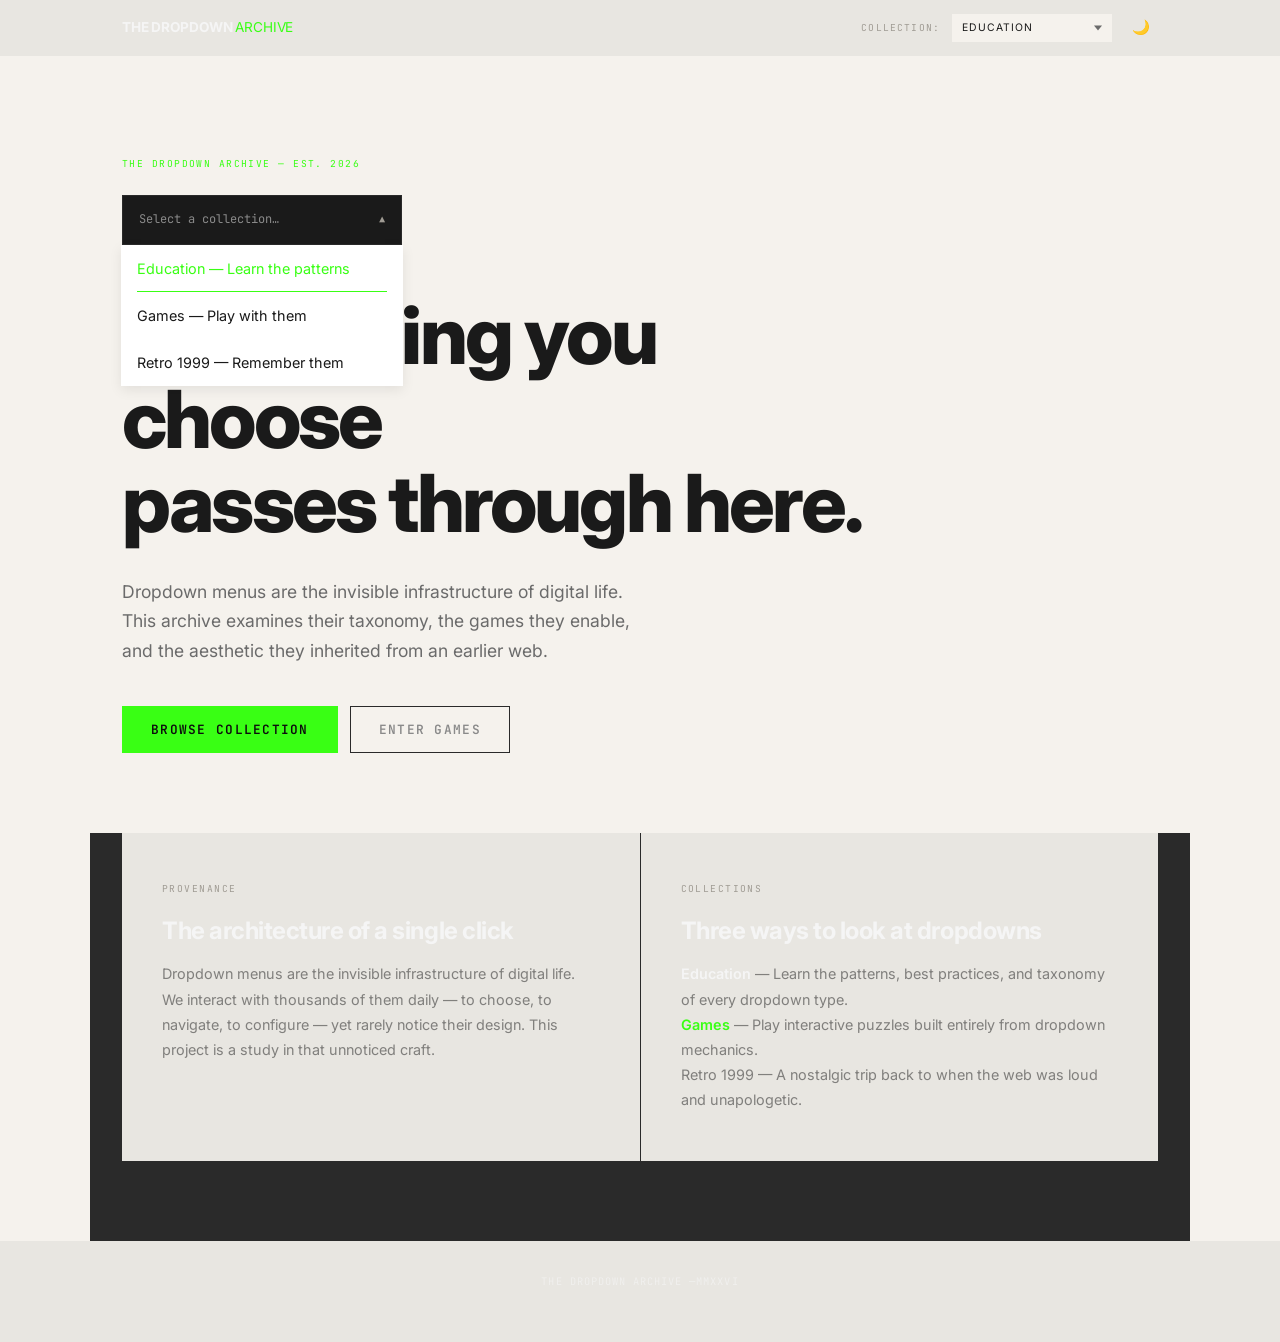
==== index.html @ 0523f5f5 "Baseline: original Dropdown Archive site before rework" ====
<!DOCTYPE html>
<html lang="en">
<head>
    <meta charset="UTF-8">
    <meta name="viewport" content="width=device-width, initial-scale=1.0">
    <title>The Dropdown Archive</title>
    <!-- Typography -->
    <link rel="preconnect" href="https://fonts.googleapis.com">
    <link rel="preconnect" href="https://fonts.gstatic.com" crossorigin>
    <link href="https://fonts.googleapis.com/css2?family=Inter:wght@400;500;600&family=JetBrains+Mono:wght@400;500&family=Playfair+Display:ital,wght@0,400;0,700;1,400&display=swap" rel="stylesheet">
    <!-- Base Styles -->
    <link rel="stylesheet" href="css/main.css">
    <link rel="stylesheet" href="css/nav.css">
    <link rel="stylesheet" href="css/custom-select.css">
    <!-- Dynamic Page Styles (will be overridden by mode) -->
    <link id="page-style" rel="stylesheet" href="css/education.css">
</head>
<body class="mode-home">
    <!-- Navigation — institutional label treatment -->
    <nav class="top-nav">
        <div class="nav-container">
            <a href="#" class="site-title">The Dropdown <span>Archive</span></a>
            <div class="mode-selector">
                <label for="main-mode-select" class="mode-label">Collection:</label>
                <select id="main-mode-select" class="mode-dropdown">
                    <option value="education">Education</option>
                    <option value="games">Games</option>
                    <option value="retro">Retro 1999</option>
                </select>
                <button id="theme-toggle-btn" class="theme-toggle-btn" title="Toggle dark mode" aria-label="Toggle dark mode">◑</button>
            </div>
        </div>
    </nav>

    <!-- Main Content Area -->
    <main id="main-content" class="archive-page">
        <!-- Hero — the thesis statement with animated dropdown signature element -->
        <section class="home-hero">
            <span class="meta-label">The Dropdown Archive — Est. 2026</span>

            <!-- Animated demo dropdown (signature element) -->
            <div class="hero-dropdown-demo dropdown-demo" id="hero-dropdown">
                <div class="dropdown-trigger" id="hero-dropdown-trigger">
                    <span id="hero-dropdown-label">Select a collection…</span>
                    <span class="arrow">▼</span>
                </div>
                <div class="dropdown-menu" id="hero-dropdown-menu">
                    <div class="dropdown-item active" data-mode="education">Education — Learn the patterns</div>
                    <div class="dropdown-item" data-mode="games">Games — Play with them</div>
                    <div class="dropdown-item" data-mode="retro">Retro 1999 — Remember them</div>
                </div>
            </div>

            <h1>Everything you choose<br>passes through here.</h1>
            <p class="hero-lead">Dropdown menus are the invisible infrastructure of digital life. This archive examines their taxonomy, the games they enable, and the aesthetic they inherited from an earlier web.</p>
            <div class="hero-actions">
                <button data-mode="education" class="btn btn-accent">Browse Collection</button>
                <button data-mode="games" class="btn btn-ghost">Enter Games</button>
            </div>
        </section>

        <!-- Two-column provenance / archive cards -->
        <div class="archive-cards">
            <div class="archive-card">
                <span class="card-label">Provenance</span>
                <h3>The architecture of a single click</h3>
                <p>Dropdown menus are the invisible infrastructure of digital life. We interact with thousands of them daily — to choose, to navigate, to configure — yet rarely notice their design. This project is a study in that unnoticed craft.</p>
            </div>
            <div class="archive-card">
                <span class="card-label">Collections</span>
                <h3>Three ways to look at dropdowns</h3>
                <p><span class="card-strong">Education</span> — Learn the patterns, best practices, and taxonomy of every dropdown type.<br><span class="card-green">Games</span> — Play interactive puzzles built entirely from dropdown mechanics.<br><span class="card-muted">Retro 1999</span> — A nostalgic trip back to when the web was loud and unapologetic.</p>
            </div>
        </div>

        <!-- Content will be injected here based on mode selection -->
    </main>

    <!-- Custom Select Component -->
    <script src="js/custom-select.js"></script>

    <!-- Footer -->
    <footer class="site-footer">
        <p>The Dropdown Archive —MMXXVI</p>
    </footer>

    <!-- JavaScript -->
    <script src="js/app.js"></script>
</body>
</html>
---- css/main.css ----
/* CSS Reset & Base Styles */
* {
    margin: 0;
    padding: 0;
    box-sizing: border-box;
}

/* ============================================
   TOKEN SYSTEM — Electric green on near-black
   Inter-only typeface for home; games/education
   retain their own font choices via dynamic CSS.
   ============================================ */

:root {
    /* Typefaces */
    --font-display: 'Inter', -apple-system, BlinkMacSystemFont, sans-serif;
    --font-body: 'Inter', -apple-system, BlinkMacSystemFont, "Segoe UI", Roboto, sans-serif;
    --font-meta: 'JetBrains Mono', 'Courier New', monospace;

    /* Spacing & layout */
    --page-max-width: 1100px;
    --content-narrow: 64ch;
    --section-gap: 56px;

    /* Transitions */
    --transition-fast: 0.2s ease;
    --transition-med: 0.3s ease;
    --transition: all 0.3s cubic-bezier(0.25, 0.8, 0.25, 1);

    /* Palette — electric green accent on near-black */
    --field-dark: #0D0D0D;
    --field-card: #1A1A1A;
    --accent-green: #39FF14;
    --cream: #E8E6E1;
    --muted: #A09C94;
    --text-primary: #F5F5F5;
    --text-secondary: #8A8A8A;

    /* Structural tokens */
    --card-bg: #ffffff;
    --card-hover-bg: var(--cream);
    --card-border: 1px solid #E0DED9;
    --info-bg: transparent;
    --info-border-left: 2px solid #4A5899;

    /* Legacy aliases for dynamic pages (games/education) */
    --archive-blue: #4A5899;
    --archive-warm: #D4CFC7;
    --meta-font: 'JetBrains Mono', 'Courier New', monospace;

    /* Buttons */
    --btn-bg: var(--field-dark);
    --btn-text: #ffffff;
    --btn-hover-bg: #1A1A1A;
    --btn-border: none;

    /* Hacker game (preserved for dynamic pages) */
    --hacker-bg: var(--card-bg);
    --hacker-text: #4A5899;
    --hacker-input-bg: var(--cream);
    --hacker-input-border: #4A5899;
    --hacker-shadow: none;

    /* Navigation — light mode defaults */
    --nav-bg: var(--cream);
    --footer-bg: var(--cream);
    --footer-border: var(--card-border);
    --meta-color: var(--muted);

    /* Page-level colors (light default) */
    --text-color: #1A1A1A;
    --text-light: #6B6B6B;
    --bg-color: #F5F2ED;

    /* Shadows */
    --shadow: none;
    --shadow-hover: none;
}

/* Dark theme — deep field with green accent */
[data-theme="dark"] {
    --field-dark: #0D0D0D;
    --field-card: #141414;
    --cream: #E8E6E1;
    --muted: #7A7A7A;
    --text-primary: #F5F5F5;
    --text-secondary: #9A9A9A;

    --card-bg: #252525;
    --card-hover-bg: #2a2a2a;

    --hacker-bg: #1a1a2e;
    --hacker-text: #00ff41;
    --hacker-input-bg: #0d0d1a;
    --hacker-input-border: #00ff41;
    --hacker-shadow: 0 0 20px rgba(0, 255, 65, 0.2);

    --nav-bg: var(--field-dark);
    --footer-bg: var(--field-dark);
    --footer-border: #1F1F1F;

    --btn-bg: var(--accent-green);
    --btn-hover-bg: #2de60e;

    --text-color: #E4E4E4;
    --text-light: #9A9A9A;
    --bg-color: #1E1E1E;
}

/* ============================================ */

html {
    font-size: 16px;
    scroll-behavior: smooth;
}

body {
    font-family: var(--font-body);
    line-height: 1.6;
    color: var(--text-color);
    background-color: var(--bg-color);
    min-height: 100vh;
    display: flex;
    flex-direction: column;
}

.container {
    max-width: var(--page-max-width);
    margin: 0 auto;
    padding: 0 24px;
}

.grid { display: grid; gap: 24px; }
.grid-2 { grid-template-columns: repeat(2, 1fr); }
.grid-3 { grid-template-columns: repeat(3, 1fr); }

h1, h2, h3, h4, h5, h6 { 
    margin-bottom: 1rem; 
    line-height: 1.15; 
    font-weight: 700;
    color: var(--text-color);
}
h1 { font-size: clamp(2.5rem, 6vw, 4.5rem); letter-spacing: -0.03em; }
h2 { font-size: clamp(1.75rem, 4vw, 2.5rem); letter-spacing: -0.02em; }
h3 { font-size: 1.25rem; }

p { margin-bottom: 1.25rem; color: var(--text-light); line-height: 1.7; }

/* Home page — hero text is brighter white */
.mode-home h1,
.mode-home h2,
.mode-home h3 {
    color: var(--text-primary);
}
.mode-home p {
    color: rgba(245, 245, 245, 0.65);
}

/* Non-home pages — ensure readable colors in dark mode */
body:not(.mode-home) h1,
body:not(.mode-home) h2,
body:not(.mode-home) h3 {
    color: var(--text-color);
}
body:not(.mode-home) p {
    color: var(--text-light);
}

/* Buttons — sharp, no radius */
.btn {
    display: inline-flex;
    align-items: center;
    justify-content: center;
    padding: 14px 28px;
    font-size: 0.8rem;
    font-weight: 600;
    font-family: var(--font-meta);
    text-transform: uppercase;
    letter-spacing: 0.1em;
    color: var(--text-primary);
    background-color: transparent;
    border: 1px solid #3A3A3A;
    border-radius: 0;
    cursor: pointer;
    transition: var(--transition);
    text-decoration: none;
}

.btn:hover { 
    border-color: var(--accent-green);
    color: var(--accent-green);
}

.btn:active {
    transform: translateY(0);
}

/* Ghost button — transparent with muted border */
.btn-ghost {
    background-color: transparent;
    color: var(--text-secondary);
    border: 1px solid #2A2A2A;
}

.btn-ghost:hover {
    background-color: transparent;
    color: var(--text-primary);
    border-color: #4A4A4A;
}

/* Accent button — green fill */
.btn-accent {
    background-color: var(--accent-green);
    color: #0D0D0D;
    border-color: var(--accent-green);
}

.btn-accent:hover {
    background-color: #2de60e;
    border-color: #2de60e;
    color: #0D0D0D;
}

.content-section { display: none; }
.content-section.active { display: block; }

/* Top Navigation */
.top-nav {
    background-color: var(--nav-bg);
    color: var(--text-primary);
    padding: 0;
    position: sticky;
    top: 0;
    z-index: 1000;
    border-bottom: 1px solid var(--footer-border);
}

.nav-container {
    display: flex;
    justify-content: space-between;
    align-items: center;
    max-width: var(--page-max-width);
    margin: 0 auto;
    padding: 0 32px;
    height: 56px;
}

.site-title { 
    font-family: var(--font-display);
    font-size: 0.85rem;
    font-weight: 700;
    color: var(--text-primary);
    text-decoration: none;
    letter-spacing: -0.01em;
    text-transform: uppercase;
}

.site-title span {
    color: var(--accent-green);
    font-weight: 400;
}

.mode-selector { display: flex; align-items: center; gap: 12px; }
.mode-label { 
    font-family: var(--font-meta);
    font-size: 0.6rem;
    text-transform: uppercase;
    letter-spacing: 0.12em;
    color: var(--muted);
}

.theme-toggle-btn {
    background: transparent;
    border: none;
    padding: 4px 8px;
    font-size: 0.9rem;
    cursor: pointer;
    transition: var(--transition-fast);
    color: var(--muted);
}

.theme-toggle-btn:hover {
    color: var(--text-primary);
}

.mode-dropdown {
    font-family: var(--font-meta);
    font-size: 0.65rem;
    text-transform: uppercase;
    letter-spacing: 0.1em;
    padding: 6px 28px 6px 10px;
    border: none;
    border-bottom: 1px solid #3A3A3A;
    background-color: transparent;
    color: var(--text-secondary);
    cursor: pointer;
    transition: var(--transition-fast);
    -webkit-appearance: none;
    appearance: none;
    background-image: url("data:image/svg+xml,%3Csvg width='8' height='5' viewBox='0 0 8 5' fill='none' xmlns='http://www.w3.org/2000/svg'%3E%3Cpath d='M1 1L4 4L7 1' stroke='%236B6B6B' stroke-width='1.2'/%3E%3C/svg%3E") no-repeat right 10px center;
}

.mode-dropdown:focus {
    outline: none;
    border-bottom-color: var(--accent-green);
    color: var(--text-primary);
}

/* ============================================
   HOME PAGE — Hero + Archive Cards
   ============================================ */

/* Hero section */
.home-hero {
    padding: 100px 32px 80px;
    max-width: var(--page-max-width);
    margin: 0 auto;
    width: 100%;
}

.home-hero .meta-label {
    font-family: var(--font-meta);
    font-size: 0.6rem;
    text-transform: uppercase;
    letter-spacing: 0.15em;
    color: var(--accent-green);
    display: block;
    margin-bottom: 24px;
}

.home-hero h1 {
    font-size: clamp(2.75rem, 7vw, 5rem);
    font-weight: 800;
    letter-spacing: -0.035em;
    line-height: 1.05;
    color: var(--text-primary);
    margin-bottom: 32px;
    max-width: 800px;
}

.home-hero .hero-lead {
    font-size: 1.1rem;
    line-height: 1.7;
    color: rgba(245, 245, 245, 0.6);
    max-width: 520px;
    margin-bottom: 40px;
}

.home-hero .hero-actions {
    display: flex;
    gap: 12px;
    flex-wrap: wrap;
}

/* Animated demo dropdown — signature element */
/* Higher specificity than .dropdown-demo (education.css) to strip its 48px padding + bottom border, which otherwise push the menu away from the trigger box */
.home-hero .hero-dropdown-demo {
    position: relative;
    width: 280px;
    margin-bottom: 48px;
    padding: 0;
    border-bottom: none;
}

.dropdown-trigger {
    display: flex;
    align-items: center;
    justify-content: space-between;
    padding: 14px 16px;
    background: var(--field-card);
    border: 1px solid #2A2A2A;
    cursor: pointer;
    font-family: var(--font-meta);
    font-size: 0.75rem;
    color: var(--text-secondary);
    transition: var(--transition-fast);
}

.dropdown-trigger:hover {
    border-color: #3A3A3A;
}

.dropdown-trigger .arrow {
    font-size: 0.6rem;
    transition: transform 0.2s ease;
    color: var(--muted);
}

.dropdown-demo.open .dropdown-trigger .arrow {
    transform: rotate(180deg);
}

.dropdown-menu {
    position: absolute;
    top: 100%;
    left: -1px;
    right: -1px;
    background: var(--field-card);
    border: 1px solid #2A2A2A;
    border-top: none;
    opacity: 0;
    visibility: hidden;
    transform: translateY(-4px);
    transition: all 0.2s ease;
    z-index: 100;
}

.dropdown-demo.open .dropdown-menu {
    opacity: 1;
    visibility: visible;
    transform: translateY(0);
}

.dropdown-item {
    padding: 12px 16px;
    font-family: var(--font-meta);
    font-size: 0.7rem;
    color: var(--text-secondary);
    cursor: pointer;
    position: relative;
    transition: color 0.15s ease;
}

.dropdown-item:hover {
    color: var(--text-primary);
}

.dropdown-item::after {
    content: '';
    position: absolute;
    bottom: 0;
    left: 16px;
    right: 16px;
    height: 1px;
    background: transparent;
    transition: background 0.15s ease;
}

.dropdown-item.active::after {
    background: var(--accent-green);
}

.dropdown-item.active {
    color: var(--accent-green);
}

/* Archive cards — two-column provenance section */
.archive-cards {
    max-width: var(--page-max-width);
    margin: 0 auto;
    padding: 0 32px 80px;
    display: grid;
    grid-template-columns: repeat(2, 1fr);
    gap: 1px;
    background: #2A2A2A;
}

.archive-card {
    background: var(--field-dark);
    padding: 48px 40px;
}

.archive-card .card-label {
    font-family: var(--font-meta);
    font-size: 0.6rem;
    text-transform: uppercase;
    letter-spacing: 0.15em;
    color: var(--muted);
    margin-bottom: 20px;
    display: block;
}

.archive-card h3 {
    font-family: var(--font-display);
    font-size: 1.5rem;
    font-weight: 700;
    color: var(--text-primary);
    letter-spacing: -0.02em;
    margin-bottom: 16px;
    line-height: 1.2;
}

.archive-card p {
    font-size: 0.9rem;
    line-height: 1.75;
    color: rgba(245, 245, 245, 0.5);
    margin-bottom: 0;
}

.archive-card .card-strong {
    color: var(--text-primary);
    font-weight: 600;
}

.archive-card .card-green {
    color: var(--accent-green);
    font-weight: 600;
}

.archive-card .card-muted {
    color: rgba(245, 245, 245, 0.5);
}

/* Footer */
.site-footer {
    margin-top: auto;
    padding: 32px;
    text-align: center;
    background-color: var(--footer-bg);
    border-top: 1px solid var(--footer-border);
    color: var(--muted);
    font-family: var(--font-meta);
    font-size: 0.65rem;
    letter-spacing: 0.1em;
    text-transform: uppercase;
}

/* Responsive */
@media (max-width: 768px) {
    .archive-cards {
        grid-template-columns: 1fr;
    }
    .home-hero {
        padding: 64px 24px 48px;
    }
    .archive-card {
        padding: 32px 24px;
    }
}

/* Reduced motion */
@media (prefers-reduced-motion: reduce) {
    .dropdown-menu,
    .dropdown-trigger .arrow {
        transition: none;
    }
}

/* Dark mode body override for retro page */
[data-theme="dark"] .retro-container {
    background-color: #0e0e10;
}

[data-theme="dark"] .retro-card {
    background-color: #242526;
    border-color: #3e4042;
}

/* Dark mode retro nav links */
[data-theme="dark"] .retro-nav a {
    color: #7aa2f7;
}

/* Dark mode retro footer */
[data-theme="dark"] .retro-footer {
    background-color: #1a1b30;
}

/* Dark mode idle game stats */
[data-theme="dark"] .idle-game-stats {
    background-color: var(--card-bg);
}

/* Light mode overrides */
.archive-card {
    background: var(--cream);
}

.archive-card p {
    color: rgba(26, 26, 26, 0.5);
}

.archive-card .card-muted {
    color: rgba(26, 26, 26, 0.5);
}

.home-hero h1,
.home-hero .hero-headline {
    color: var(--text-color);
}

.home-hero p,
.home-hero .hero-lead {
    color: var(--text-light);
}

.site-footer {
    color: var(--muted);
}

/* Dark mode overrides — must come last to win cascade */
[data-theme="dark"] .stats-display {
    background: rgba(255, 255, 255, 0.1);
    color: var(--text-light);
}

[data-theme="dark"] .archive-card {
    background: var(--field-dark);
}

[data-theme="dark"] .archive-card p {
    color: rgba(245, 245, 245, 0.5);
}

[data-theme="dark"] .archive-card .card-muted {
    color: rgba(245, 245, 245, 0.5);
}

[data-theme="dark"] .home-hero h1,
[data-theme="dark"] .home-hero .hero-headline {
    color: var(--text-primary);
}

[data-theme="dark"] .home-hero p,
[data-theme="dark"] .home-hero .hero-lead {
    color: rgba(245, 245, 245, 0.6);
}

[data-theme="dark"] .site-footer {
    color: var(--muted);
}
---- css/nav.css ----
/* ============================================
   NAVIGATION — Minimal institutional bar
   Mode selector styled as a catalog entry.
   (Styles also in main.css for home page.)
   ============================================ */

.nav-container {
    display: flex;
    justify-content: space-between;
    align-items: center;
    max-width: var(--page-max-width);
    margin: 0 auto;
    padding: 0 32px;
    height: 56px;
}

.site-title {
    font-family: var(--font-display);
    font-size: 0.85rem;
    font-weight: 700;
    color: var(--text-primary);
    text-decoration: none;
    letter-spacing: -0.01em;
    text-transform: uppercase;
}

.site-title span {
    color: var(--accent-green);
    font-weight: 400;
}

.mode-selector {
    display: flex;
    align-items: center;
    gap: 12px;
}

.mode-label {
    font-family: var(--font-meta);
    font-size: 0.6rem;
    text-transform: uppercase;
    letter-spacing: 0.12em;
    color: var(--muted);
}

.theme-toggle-btn {
    background: transparent;
    border: none;
    padding: 4px 8px;
    font-size: 0.9rem;
    cursor: pointer;
    transition: var(--transition-fast);
    color: var(--muted);
}

.theme-toggle-btn:hover {
    color: var(--text-primary);
}

.mode-dropdown {
    font-family: var(--font-meta);
    font-size: 0.65rem;
    text-transform: uppercase;
    letter-spacing: 0.1em;
    padding: 6px 28px 6px 10px;
    border: none;
    border-bottom: 1px solid #3A3A3A;
    background-color: transparent;
    color: var(--text-secondary);
    cursor: pointer;
    transition: var(--transition-fast);
    -webkit-appearance: none;
    appearance: none;
    background-image: url("data:image/svg+xml,%3Csvg width='8' height='5' viewBox='0 0 8 5' fill='none' xmlns='http://www.w3.org/2000/svg'%3E%3Cpath d='M1 1L4 4L7 1' stroke='%236B6B6B' stroke-width='1.2'/%3E%3C/svg%3E") no-repeat right 10px center;
}

.mode-dropdown:focus {
    outline: none;
    border-bottom-color: var(--accent-green);
    color: var(--text-primary);
}

[data-theme="dark"] .mode-dropdown {
    color: var(--text-secondary);
    background-image: url("data:image/svg+xml,%3Csvg width='8' height='5' viewBox='0 0 8 5' fill='none' xmlns='http://www.w3.org/2000/svg'%3E%3Cpath d='M1 1L4 4L7 1' stroke='%238A8A8A' stroke-width='1.2'/%3E%3C/svg%3E") no-repeat right 10px center;
}

[data-theme="dark"] .mode-dropdown:focus {
    border-bottom-color: var(--accent-green);
    color: var(--text-primary);
}
---- css/custom-select.css ----
/* ============================================
   CUSTOM SELECT COMPONENT — Replaces native <select>
   Fully themeable via CSS variables
   ============================================ */

.custom-select {
    position: relative;
    display: inline-block;
    width: 100%;
}

.custom-select-trigger {
    display: flex;
    align-items: center;
    justify-content: space-between;
    padding: 6px 28px 6px 10px;
    font-family: var(--font-meta, 'JetBrains Mono', 'Courier New', monospace);
    font-size: 0.65rem;
    text-transform: uppercase;
    letter-spacing: 0.1em;
    color: var(--text-secondary, #8A8A8A);
    background-color: transparent;
    border: none;
    border-bottom: 1px solid #3A3A3A;
    cursor: pointer;
    transition: border-color var(--transition-fast, 0.2s ease), color var(--transition-fast, 0.2s ease);
    width: 100%;
    text-align: left;
    -webkit-appearance: none;
    appearance: none;
}

.custom-select-trigger:hover {
    border-bottom-color: #4A4A4A;
}

.custom-select.open .custom-select-trigger {
    border-bottom-color: var(--accent-green, #39FF14);
    color: var(--text-primary, #F5F5F5);
}

.custom-select-trigger::after {
    content: '';
    position: absolute;
    right: 10px;
    top: 50%;
    transform: translateY(-50%);
    width: 0;
    height: 0;
    border-left: 4px solid transparent;
    border-right: 4px solid transparent;
    border-top: 5px solid currentColor;
    transition: transform 0.2s ease;
    pointer-events: none;
}

.custom-select.open .custom-select-trigger::after {
    transform: translateY(-50%) rotate(180deg);
}

.custom-select-menu {
    position: absolute;
    top: calc(100% + 4px);
    left: 0;
    right: 0;
    background: var(--card-bg, #252525);
    border: 1px solid #2A2A2A;
    z-index: 1000;
    opacity: 0;
    visibility: hidden;
    transform: translateY(-4px);
    transition: all 0.2s ease;
    max-height: 280px;
    overflow-y: auto;
}

.custom-select.open .custom-select-menu {
    opacity: 1;
    visibility: visible;
    transform: translateY(0);
}

.custom-select-item {
    padding: 10px 14px;
    font-family: var(--font-meta, 'JetBrains Mono', 'Courier New', monospace);
    font-size: 0.65rem;
    text-transform: uppercase;
    letter-spacing: 0.1em;
    color: var(--text-secondary, #8A8A8A);
    cursor: pointer;
    transition: background-color 0.15s ease, color 0.15s ease;
}

.custom-select-item:hover {
    background: var(--card-hover-bg, #2a2a2a);
    color: var(--text-primary, #F5F5F5);
}

.custom-select-item.selected {
    color: var(--accent-green, #39FF14);
}

/* Nav-specific sizing */
.mode-selector .custom-select {
    width: auto;
    min-width: 160px;
}

.mode-selector .custom-select-trigger {
    font-size: 0.65rem;
    padding: 6px 28px 6px 10px;
}

/* Retro theme overrides */
.retro-custom-select .custom-select-trigger {
    border-bottom: 2px dashed #4A4A4A;
    font-family: 'Comic Sans MS', cursive, var(--font-meta);
    color: #ff00ff;
}

.retro-custom-select.open .custom-select-trigger {
    border-bottom-color: #00ff00;
}

.retro-custom-select .custom-select-menu {
    background: #1a1a2e;
    border: 2px ridge #4A4A4A;
}

.retro-custom-select .custom-select-item {
    font-family: 'Comic Sans MS', cursive, var(--font-meta);
    color: #00ffff;
}

.retro-custom-select .custom-select-item:hover {
    background: #2a2a3e;
    color: #ffffff;
}

/* Find path game overrides */
.path-game-container .custom-select {
    width: 100%;
    max-width: 280px;
}

.path-game-container .custom-select-trigger {
    font-size: 0.95rem;
    padding: 12px 16px;
    border-bottom: none;
    border: 1px solid var(--card-border, #3A3A3A);
    background: var(--bg-color, #1E1E1E);
}

.path-game-container .custom-select-menu {
    border: 1px solid var(--card-border, #3A3A3A);
    background: var(--card-bg, #252525);
    width: 100%;
    min-width: 280px;
}

.path-game-container .custom-select-item {
    font-size: 0.95rem;
    padding: 12px 16px;
}

/* Education page overrides */
.demo-container .custom-select {
    width: 100%;
    max-width: 320px;
}

.demo-container .custom-select-trigger {
    font-size: 0.95rem;
    padding: 12px 16px;
    border-bottom: none;
    border: 1px solid var(--card-border, #3A3A3A);
    background: var(--bg-color, #1E1E1E);
}

.demo-container .custom-select-menu {
    border: 1px solid var(--card-border, #3A3A3A);
    background: var(--card-bg, #252525);
}

.demo-container .custom-select-item {
    font-size: 0.95rem;
    padding: 12px 16px;
}

/* Dark mode specific adjustments */
[data-theme="dark"] .custom-select-trigger::after {
    border-top-color: var(--text-secondary, #9A9A9A);
}

[data-theme="light"] .custom-select-trigger::after {
    border-top-color: #6B6B6B;
}

/* Explicit dark/light mode background overrides */
[data-theme="dark"] .custom-select-menu {
    background-color: var(--card-bg, #252525);
}

[data-theme="light"] .custom-select-menu {
    background-color: var(--card-bg, #ffffff);
}
---- css/education.css ----
/* ============================================
   EDUCATION PAGE — Dropdown Pattern Catalog
   Each section is an exhibit in the archive.
   ============================================ */

.education-hero {
    padding: 40px 0 32px;
}

.education-hero h2 {
    font-family: var(--font-display);
    font-size: clamp(1.75rem, 4vw, 2.25rem);
    font-weight: 700;
    letter-spacing: -0.02em;
    color: var(--text-color);
    margin-bottom: 12px;
}

.education-hero p {
    font-size: 1rem;
    line-height: 1.7;
    color: var(--text-light);
    max-width: 600px;
}

.dropdown-demo {
    padding: 48px 0;
    border-bottom: 1px solid var(--card-border);
}

.dropdown-demo:last-child {
    border-bottom: none;
}

.dropdown-demo h3 {
    font-family: var(--font-display);
    font-size: 1.5rem;
    font-weight: 700;
    letter-spacing: -0.01em;
    color: var(--text-color);
    margin-bottom: 12px;
}

.dropdown-demo > p {
    font-size: 0.95rem;
    line-height: 1.75;
    color: var(--text-light);
    max-width: 640px;
    margin-bottom: 32px;
}

.demo-container {
    background: var(--card-bg);
    border: var(--card-border);
    padding: 32px;
    margin-bottom: 24px;
}

.demo-label {
    display: block;
    font-size: 0.8rem;
    font-weight: 600;
    text-transform: uppercase;
    letter-spacing: 0.08em;
    color: var(--text-color);
    margin-bottom: 12px;
}

.demo-container select {
    width: 100%;
    max-width: 320px;
    padding: 12px 16px;
    font-family: var(--font-body);
    font-size: 0.95rem;
    color: var(--text-color);
    background-color: var(--bg-color);
    border: 1px solid var(--card-border);
    border-radius: 0;
    cursor: pointer;
    -webkit-appearance: none;
    appearance: none;
    background-image: url("data:image/svg+xml,%3Csvg width='10' height='6' viewBox='0 0 10 6' fill='none' xmlns='http://www.w3.org/2000/svg'%3E%3Cpath d='M1 1L5 5L9 1' stroke='%236B6B6B' stroke-width='1.5'/%3E%3C/svg%3E") no-repeat right 12px center;
}

.demo-container select:focus {
    outline: none;
    border-color: var(--archive-blue, #4A5899);
}

[data-theme="dark"] .demo-container select {
    background-image: url("data:image/svg+xml,%3Csvg width='10' height='6' viewBox='0 0 10 6' fill='none' xmlns='http://www.w3.org/2000/svg'%3E%3Cpath d='M1 1L5 5L9 1' stroke='%238A8A8A' stroke-width='1.5'/%3E%3C/svg%3E") no-repeat right 12px center;
}

/* Native select dark mode fixes */
[data-theme="dark"] .demo-container select {
    background-color: var(--bg-color);
    color: var(--text-color);
}

.custom-dropdown-wrapper {
    position: relative;
    width: 100%;
    max-width: 320px;
}

.custom-dropdown {
    display: flex;
    align-items: center;
    justify-content: space-between;
    padding: 14px 16px;
    background: var(--bg-color);
    border: 1px solid var(--card-border);
    cursor: pointer;
    font-family: var(--font-body);
    font-size: 0.95rem;
    color: var(--text-color);
    transition: border-color 0.2s ease;
}

.custom-dropdown:hover {
    border-color: var(--archive-blue, #4A5899);
}

.custom-dropdown .arrow {
    font-size: 0.7rem;
    color: var(--text-light);
    transition: transform 0.2s ease;
}

.dropdown-menu {
    position: absolute;
    top: 100%;
    left: -1px;
    right: -1px;
    background: var(--card-bg);
    border: 1px solid var(--card-border);
    border-top: none;
    box-shadow: 0 4px 12px rgba(0, 0, 0, 0.08);
    z-index: 100;
    opacity: 0;
    visibility: hidden;
    transform: translateY(-4px);
    transition: all 0.2s ease;
}

[data-theme="dark"] .dropdown-menu {
    box-shadow: 0 4px 12px rgba(0, 0, 0, 0.3);
}

.dropdown-menu.active {
    opacity: 1;
    visibility: visible;
    transform: translateY(0);
}

.dropdown-item {
    padding: 12px 16px;
    font-family: var(--font-body);
    font-size: 0.9rem;
    color: var(--text-color);
    cursor: pointer;
    transition: background-color 0.15s ease, color 0.15s ease;
}

.dropdown-item:hover {
    background: var(--card-hover-bg);
    color: var(--archive-blue, #4A5899);
}

.multi-select-trigger {
    min-height: 48px;
}

.multi-select-menu {
    max-height: 280px;
    overflow-y: auto;
}

.multi-select-option {
    display: flex;
    align-items: center;
    gap: 12px;
    padding: 12px 16px;
    cursor: pointer;
    transition: background-color 0.15s ease;
}

.multi-select-option:hover {
    background: var(--card-hover-bg);
}

.multi-select-option input[type="checkbox"] {
    width: 16px;
    height: 16px;
    cursor: pointer;
    accent-color: var(--archive-blue, #4A5899);
}

.multi-select-option label {
    flex: 1;
    font-size: 0.9rem;
    color: var(--text-color);
    cursor: pointer;
    margin: 0;
}

.searchable-dropdown {
    width: 100%;
    max-width: 400px;
}

.search-input {
    width: 100%;
    padding: 12px 16px;
    font-family: var(--font-body);
    font-size: 0.95rem;
    color: var(--text-color);
    background: var(--bg-color);
    border: 1px solid var(--card-border);
    margin-bottom: 8px;
}

.search-input:focus {
    outline: none;
    border-color: var(--archive-blue, #4A5899);
}

.search-input::placeholder {
    color: var(--text-light);
}

.custom-select-trigger-wrapper {
    position: relative;
}

.custom-select-trigger {
    display: flex;
    align-items: center;
    justify-content: space-between;
    padding: 14px 16px;
    background: var(--bg-color);
    border: 1px solid var(--card-border);
    cursor: pointer;
    font-family: var(--font-body);
    font-size: 0.95rem;
    color: var(--text-color);
}

.custom-select-trigger:hover {
    border-color: var(--archive-blue, #4A5899);
}

.custom-select-menu {
    position: absolute;
    top: calc(100% + 4px);
    left: 0;
    right: 0;
    background: var(--card-bg);
    border: 1px solid var(--card-border);
    box-shadow: 0 4px 12px rgba(0, 0, 0, 0.08);
    z-index: 100;
    max-height: 320px;
    overflow-y: auto;
}

[data-theme="dark"] .custom-select-menu {
    box-shadow: 0 4px 12px rgba(0, 0, 0, 0.3);
}

.custom-select-option {
    padding: 12px 16px;
    font-size: 0.9rem;
    color: var(--text-color);
    cursor: pointer;
    transition: background-color 0.15s ease;
}

.custom-select-option:hover {
    background: var(--card-hover-bg);
}

.mega-menu {
    position: relative;
    display: inline-block;
}

.menu-toggle {
    padding: 12px 20px;
    font-family: var(--font-body);
    font-size: 0.95rem;
    color: var(--text-color);
    background: var(--bg-color);
    border: 1px solid var(--card-border);
    cursor: pointer;
    transition: all 0.2s ease;
}

.menu-toggle:hover {
    background: var(--card-hover-bg);
    border-color: var(--archive-blue, #4A5899);
}

.menu-panel {
    position: absolute;
    top: calc(100% + 4px);
    left: 0;
    min-width: 400px;
    background: var(--card-bg);
    border: 1px solid var(--card-border);
    box-shadow: 0 8px 24px rgba(0, 0, 0, 0.12);
    padding: 24px;
    z-index: 100;
    display: none;
}

.mega-menu:hover .menu-panel {
    display: block;
}

.category-links {
    flex: 1;
}

.category-links strong {
    display: block;
    font-size: 0.75rem;
    text-transform: uppercase;
    letter-spacing: 0.1em;
    color: var(--text-color);
    margin-bottom: 12px;
}

.category-links ul {
    list-style: none;
    padding: 0;
    margin: 0;
}

.category-links li {
    margin-bottom: 8px;
}

.category-links a {
    font-size: 0.9rem;
    color: var(--text-light);
    text-decoration: none;
    transition: color 0.15s ease;
}

.category-links a:hover {
    color: var(--archive-blue, #4A5899);
}

.menu-panel .category-links {
    display: flex;
    gap: 32px;
}

.info-box {
    background: var(--info-bg, transparent);
    border-left: var(--info-border-left, 2px solid var(--archive-blue, #4A5899));
    padding: 16px 20px;
    font-size: 0.9rem;
    line-height: 1.7;
    color: var(--text-light);
}

.info-box strong {
    color: var(--text-color);
}

@media (max-width: 768px) {
    .dropdown-demo {
        padding: 32px 0;
    }
    
    .demo-container {
        padding: 24px;
    }
    
    .menu-panel {
        min-width: 100%;
    }
    
    .menu-panel .category-links {
        flex-direction: column;
        gap: 24px;
    }
}

@media (prefers-reduced-motion: reduce) {
    .dropdown-menu,
    .custom-select-menu,
    .menu-panel,
    .arrow {
        transition: none;
    }
}
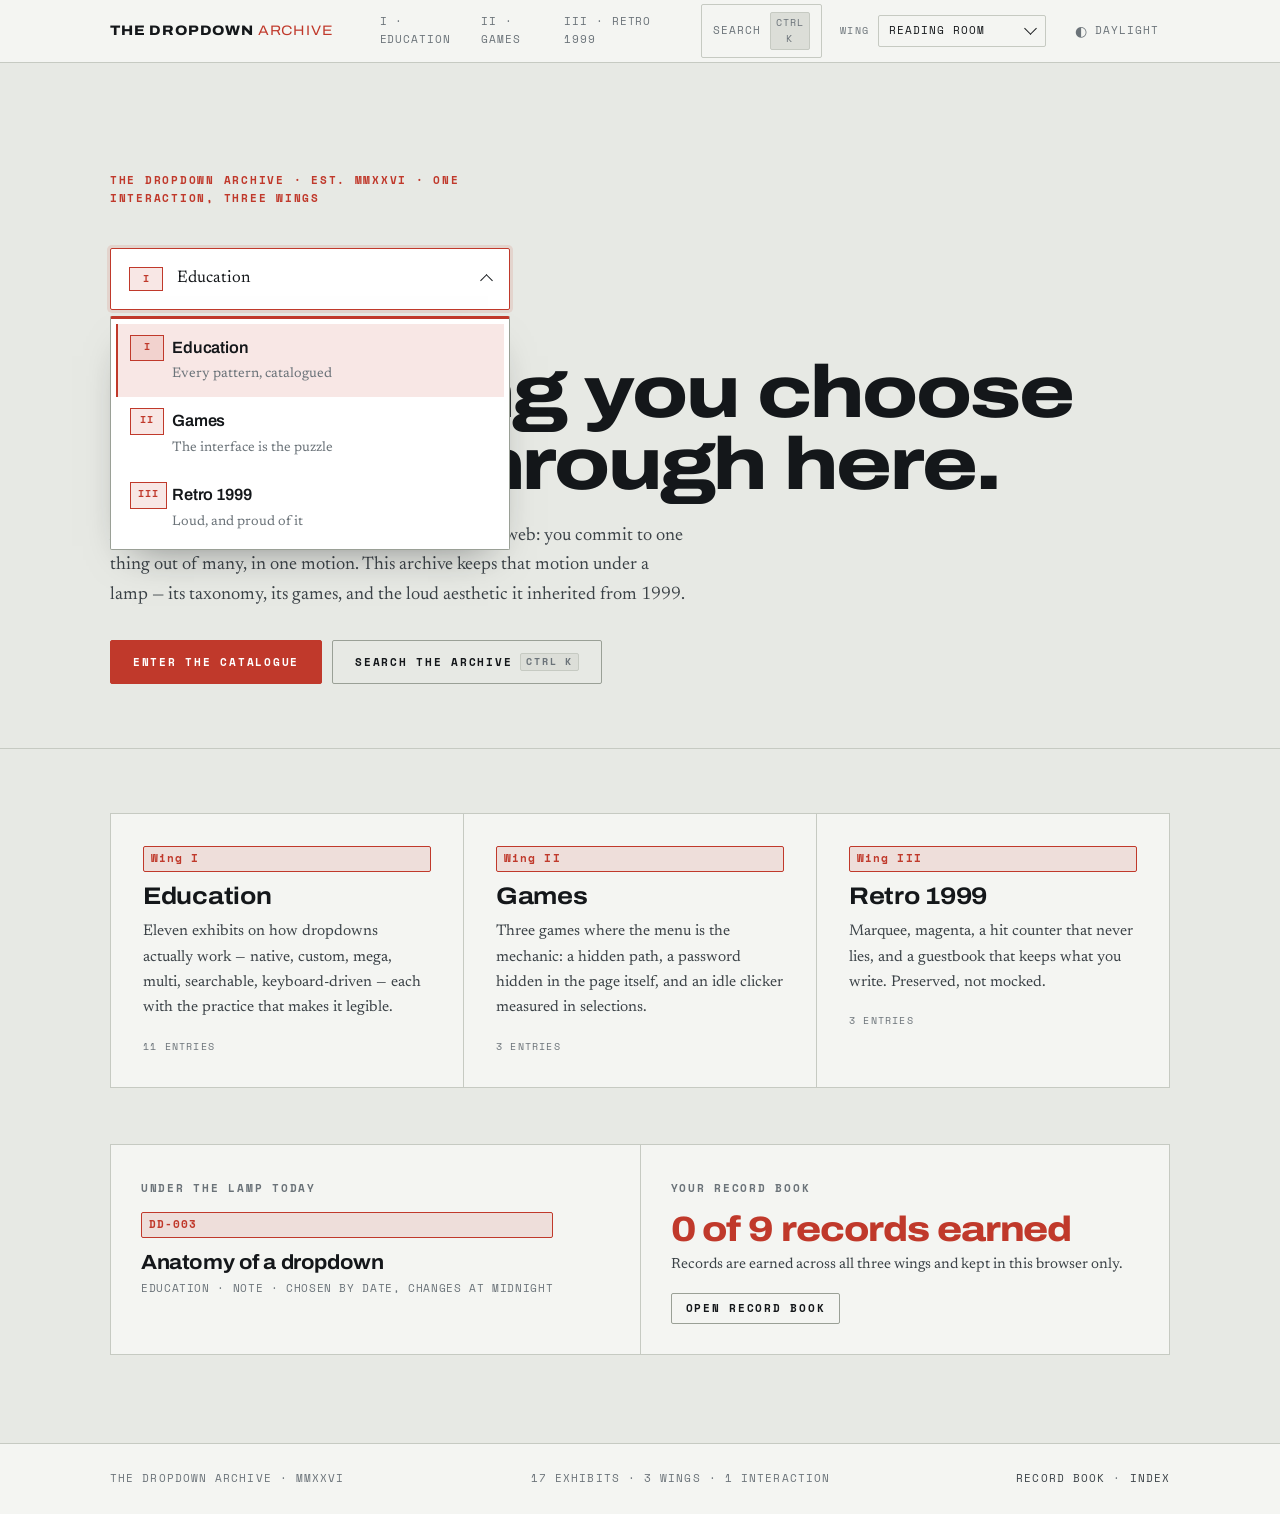
==== commit 73566ef7: "Rebuild the front end: router, design system, wings, games The site was one app.js swapping innerHTM" ====
--- a/index.html
+++ b/index.html
@@ -1,90 +1,85 @@
 <!DOCTYPE html>
-<html lang="en">
+<html lang="en" data-theme="light">
 <head>
     <meta charset="UTF-8">
     <meta name="viewport" content="width=device-width, initial-scale=1.0">
     <title>The Dropdown Archive</title>
-    <!-- Typography -->
+    <meta name="description" content="A catalogue of dropdown menus: their taxonomy, the games built from them, and the aesthetic they inherited from 1999.">
+    <meta name="color-scheme" content="light dark">
+
     <link rel="preconnect" href="https://fonts.googleapis.com">
     <link rel="preconnect" href="https://fonts.gstatic.com" crossorigin>
-    <link href="https://fonts.googleapis.com/css2?family=Inter:wght@400;500;600&family=JetBrains+Mono:wght@400;500&family=Playfair+Display:ital,wght@0,400;0,700;1,400&display=swap" rel="stylesheet">
-    <!-- Base Styles -->
+    <link rel="stylesheet" href="https://fonts.googleapis.com/css2?family=Archivo:wdth,wght@75..125,400..900&family=Newsreader:ital,opsz,wght@0,6..72,400..600;1,6..72,400&family=Space+Mono:wght@400;700&display=swap">
+
+    <!-- Every stylesheet loads once; wings scope their rules under body[data-mode]. -->
+    <link rel="stylesheet" href="css/tokens.css">
+    <link rel="stylesheet" href="css/select.css">
+    <link rel="stylesheet" href="css/nav.css">
     <link rel="stylesheet" href="css/main.css">
-    <link rel="stylesheet" href="css/nav.css">
-    <link rel="stylesheet" href="css/custom-select.css">
-    <!-- Dynamic Page Styles (will be overridden by mode) -->
-    <link id="page-style" rel="stylesheet" href="css/education.css">
+    <link rel="stylesheet" href="css/education.css">
+    <link rel="stylesheet" href="css/games.css">
+    <link rel="stylesheet" href="css/retro-1999.css">
+
+    <link rel="icon" href="data:image/svg+xml,%3Csvg xmlns='http://www.w3.org/2000/svg' viewBox='0 0 32 32'%3E%3Crect width='32' height='32' fill='%2314171a'/%3E%3Cpath d='M7 11h18M7 17h18M7 23h11' stroke='%23c0392b' stroke-width='2.5'/%3E%3C/svg%3E">
 </head>
-<body class="mode-home">
-    <!-- Navigation — institutional label treatment -->
-    <nav class="top-nav">
-        <div class="nav-container">
-            <a href="#" class="site-title">The Dropdown <span>Archive</span></a>
-            <div class="mode-selector">
-                <label for="main-mode-select" class="mode-label">Collection:</label>
-                <select id="main-mode-select" class="mode-dropdown">
-                    <option value="education">Education</option>
-                    <option value="games">Games</option>
-                    <option value="retro">Retro 1999</option>
-                </select>
-                <button id="theme-toggle-btn" class="theme-toggle-btn" title="Toggle dark mode" aria-label="Toggle dark mode">◑</button>
+<body data-mode="home">
+    <a class="u-skip" href="#main-content">Skip to the archive</a>
+
+    <header class="site-header">
+        <nav class="nav" id="site-nav" aria-label="Archive">
+            <a class="nav__brand" href="#/">
+                The Dropdown <span>Archive</span>
+            </a>
+
+            <ul class="nav__wings">
+                <li><a class="nav__link" data-nav-link="education" href="#/education">I · Education</a></li>
+                <li><a class="nav__link" data-nav-link="games" href="#/games">II · Games</a></li>
+                <li><a class="nav__link" data-nav-link="retro" href="#/retro">III · Retro 1999</a></li>
+            </ul>
+
+            <div class="nav__tools">
+                <button type="button" class="nav__palette" data-open-palette>
+                    Search<span class="kbd-hint">Ctrl K</span>
+                </button>
+
+                <div class="nav__mode">
+                    <label class="nav__mode-label" for="mode-select">Wing</label>
+                    <select id="mode-select">
+                        <option value="home">Reading room</option>
+                        <option value="education">I · Education</option>
+                        <option value="games">II · Games</option>
+                        <option value="retro">III · Retro 1999</option>
+                    </select>
+                </div>
+
+                <button type="button" class="nav__theme" id="theme-toggle" aria-pressed="false">
+                    <span class="nav__theme-mark" aria-hidden="true">◐</span>
+                    <span data-theme-label>Daylight</span>
+                    <span class="u-visually-hidden">Toggle the reading-room theme</span>
+                </button>
             </div>
-        </div>
-    </nav>
+        </nav>
+    </header>
 
-    <!-- Main Content Area -->
-    <main id="main-content" class="archive-page">
-        <!-- Hero — the thesis statement with animated dropdown signature element -->
-        <section class="home-hero">
-            <span class="meta-label">The Dropdown Archive — Est. 2026</span>
-
-            <!-- Animated demo dropdown (signature element) -->
-            <div class="hero-dropdown-demo dropdown-demo" id="hero-dropdown">
-                <div class="dropdown-trigger" id="hero-dropdown-trigger">
-                    <span id="hero-dropdown-label">Select a collection…</span>
-                    <span class="arrow">▼</span>
-                </div>
-                <div class="dropdown-menu" id="hero-dropdown-menu">
-                    <div class="dropdown-item active" data-mode="education">Education — Learn the patterns</div>
-                    <div class="dropdown-item" data-mode="games">Games — Play with them</div>
-                    <div class="dropdown-item" data-mode="retro">Retro 1999 — Remember them</div>
-                </div>
+    <main id="main-content" class="wing" tabindex="-1">
+        <!-- The router mounts the active wing here. -->
+        <noscript>
+            <div class="load-error">
+                <h2>The archive needs JavaScript</h2>
+                <p>Each wing is a working exhibit — dropdowns that open, filter, remember and
+                    validate — so this site cannot run without scripting enabled.</p>
             </div>
-
-            <h1>Everything you choose<br>passes through here.</h1>
-            <p class="hero-lead">Dropdown menus are the invisible infrastructure of digital life. This archive examines their taxonomy, the games they enable, and the aesthetic they inherited from an earlier web.</p>
-            <div class="hero-actions">
-                <button data-mode="education" class="btn btn-accent">Browse Collection</button>
-                <button data-mode="games" class="btn btn-ghost">Enter Games</button>
-            </div>
-        </section>
-
-        <!-- Two-column provenance / archive cards -->
-        <div class="archive-cards">
-            <div class="archive-card">
-                <span class="card-label">Provenance</span>
-                <h3>The architecture of a single click</h3>
-                <p>Dropdown menus are the invisible infrastructure of digital life. We interact with thousands of them daily — to choose, to navigate, to configure — yet rarely notice their design. This project is a study in that unnoticed craft.</p>
-            </div>
-            <div class="archive-card">
-                <span class="card-label">Collections</span>
-                <h3>Three ways to look at dropdowns</h3>
-                <p><span class="card-strong">Education</span> — Learn the patterns, best practices, and taxonomy of every dropdown type.<br><span class="card-green">Games</span> — Play interactive puzzles built entirely from dropdown mechanics.<br><span class="card-muted">Retro 1999</span> — A nostalgic trip back to when the web was loud and unapologetic.</p>
-            </div>
-        </div>
-
-        <!-- Content will be injected here based on mode selection -->
+        </noscript>
     </main>
 
-    <!-- Custom Select Component -->
-    <script src="js/custom-select.js"></script>
-
-    <!-- Footer -->
     <footer class="site-footer">
-        <p>The Dropdown Archive —MMXXVI</p>
+        <div class="site-footer__inner">
+            <span>The Dropdown Archive · MMXXVI</span>
+            <span>17 exhibits · 3 wings · 1 interaction</span>
+            <span><a href="#/" data-open-records>Record book</a> · <a href="#/" data-open-palette>Index</a></span>
+        </div>
     </footer>
 
-    <!-- JavaScript -->
-    <script src="js/app.js"></script>
+    <script type="module" src="js/main.js"></script>
 </body>
-</html>+</html>
--- a/css/tokens.css
+++ b/css/tokens.css
@@ -0,0 +1,394 @@
+/* ============================================================
+   THE DROPDOWN ARCHIVE — tokens.css
+   Design system for the whole archive. Every wing (Education,
+   Games, Retro) derives its colour and type from this file and
+   overrides only --accent. Nothing below hardcodes a colour.
+   ============================================================ */
+
+/* ---------- Reset ---------- */
+*,
+*::before,
+*::after {
+    margin: 0;
+    padding: 0;
+    box-sizing: border-box;
+}
+
+/* Any component that sets `display:` on itself would otherwise beat the
+   UA's [hidden] rule, leaving closed menus painted. State it once, here. */
+[hidden] { display: none !important; }
+
+/* ============================================================
+   PALETTE — "Reading room"
+   A conservation reading room: cool paper, graphite rules,
+   rubric red for anything interactive, cyanotype blue for the
+   Education wing, manila for catalogue labels.
+   Two fully-tuned themes; neither is an afterthought.
+   ============================================================ */
+
+:root {
+    color-scheme: light;
+
+    /* --- Typefaces: wide grotesque / reading serif / catalogue mono --- */
+    --font-display: "Archivo", "Helvetica Neue", Helvetica, sans-serif;
+    --font-body: "Newsreader", Georgia, "Times New Roman", serif;
+    --font-mono: "Space Mono", ui-monospace, "Courier New", monospace;
+
+    --size-h1: clamp(2.6rem, 6.4vw, 4.6rem);
+    --size-h2: clamp(1.7rem, 3.4vw, 2.5rem);
+    --size-h3: 1.22rem;
+    --size-body: 1.043rem;
+    --size-small: 0.9rem;
+    --size-label: 0.68rem;
+
+    --tracking-display: -0.028em;
+    --tracking-label: 0.16em;
+
+    /* --- Surfaces (light = "daylight reading room") --- */
+    --paper: #e7e9e4;
+    --surface: #f4f5f2;
+    --surface-raised: #ffffff;
+    --surface-sunken: #dcded8;
+    --rule: #c6cac2;
+    --rule-strong: #9aa096;
+
+    /* --- Ink --- */
+    --ink: #14171a;
+    --ink-2: #3b4247;
+    --ink-3: #6b7379;
+
+    /* --- Accents --- */
+    --rubric: #c0392b;
+    --rubric-soft: rgba(192, 57, 43, 0.12);
+    --cyanotype: #2c5c8a;
+    --cyanotype-soft: rgba(44, 92, 138, 0.12);
+    --manila: #d9c79b;
+    --patina: #3f7d6e;
+
+    /* Wing accent: what is interactive right now */
+    --accent: var(--rubric);
+    --accent-soft: var(--rubric-soft);
+    --accent-ink: #ffffff;
+
+    /* --- Semantic aliases used by every stylesheet --- */
+    --bg: var(--paper);
+    --panel: var(--surface);
+    --panel-raised: var(--surface-raised);
+    --text: var(--ink);
+    --text-muted: var(--ink-2);
+    --text-faint: var(--ink-3);
+    --border: var(--rule);
+    --border-strong: var(--rule-strong);
+    --focus: var(--accent);
+
+    /* --- Layout --- */
+    --page-max: 1140px;
+    --prose-max: 62ch;
+    --gutter: clamp(20px, 4vw, 40px);
+    --section-gap: clamp(48px, 7vw, 88px);
+    --nav-height: 62px;
+
+    /* --- Motion --- */
+    --t-fast: 140ms cubic-bezier(0.2, 0, 0.2, 1);
+    --t-med: 260ms cubic-bezier(0.2, 0, 0.2, 1);
+    --t-slow: 460ms cubic-bezier(0.16, 1, 0.3, 1);
+    --ease-unfold: cubic-bezier(0.16, 1, 0.3, 1);
+
+    /* --- Depth (kept honest: paper does not glow) --- */
+    --shadow-flat: 0 1px 0 rgba(20, 23, 26, 0.05);
+    --shadow-pop: 0 18px 40px -22px rgba(20, 23, 26, 0.55);
+    --radius: 2px;
+}
+
+/* ---------- Dark = "the vault": opened at night, lamp-lit ---------- */
+[data-theme="dark"] {
+    color-scheme: dark;
+
+    --paper: #14171a;
+    --surface: #1b1f23;
+    --surface-raised: #23282d;
+    --surface-sunken: #0f1214;
+    --rule: #313840;
+    --rule-strong: #4c555e;
+
+    --ink: #e8eae6;
+    --ink-2: #b3bab4;
+    --ink-3: #838c92;
+
+    --rubric: #ff6a55;
+    --rubric-soft: rgba(255, 106, 85, 0.16);
+    --cyanotype: #7fb4e5;
+    --cyanotype-soft: rgba(127, 180, 229, 0.16);
+    --manila: #c9b486;
+    --patina: #6fc0a8;
+
+    --accent-ink: #12151a;
+    --shadow-pop: 0 22px 46px -24px rgba(0, 0, 0, 0.9);
+}
+
+/* ---------- Wing accents: one system, three rooms ---------- */
+body[data-mode="education"] {
+    --accent: var(--cyanotype);
+    --accent-soft: var(--cyanotype-soft);
+}
+
+body[data-mode="games"] {
+    --accent: var(--rubric);
+    --accent-soft: var(--rubric-soft);
+}
+
+body[data-mode="retro"] {
+    /* Retro is a deliberately loud exhibit; it owns its own palette
+       but still inherits spacing, type scale and focus rings. */
+    --accent: #ff2d95;
+    --accent-soft: rgba(255, 45, 149, 0.18);
+    --accent-ink: #14171a;
+}
+
+/* ---------- Wing III: the 1999 palette ----------
+   Deliberately outside the theme system: this wing is a period
+   exhibit, so its colours are fixed day or night, light or dark. */
+:root {
+    --retro-desktop: #008080;
+    --retro-page: #d4d0c8;
+    --retro-panel: #c0c0c0;
+    --retro-ridge: outset;
+    --retro-ridge-light: #ffffff;
+    --retro-ridge-dark: #808080;
+    --retro-ink: #000000;
+    --retro-link: #0000ee;
+    --retro-visited: #551a8b;
+    --retro-font: "Times New Roman", Times, serif;
+    --retro-font-mono: "Courier New", Courier, monospace;
+}
+
+/* ============================================================
+   BASE
+   ============================================================ */
+
+html {
+    font-size: 16px;
+    scroll-behavior: smooth;
+    -webkit-text-size-adjust: 100%;
+}
+
+body {
+    font-family: var(--font-body);
+    font-size: var(--size-body);
+    line-height: 1.65;
+    color: var(--text);
+    background-color: var(--bg);
+    min-height: 100vh;
+    display: flex;
+    flex-direction: column;
+    transition: background-color var(--t-med), color var(--t-med);
+}
+
+h1, h2, h3, h4, h5, h6 {
+    font-family: var(--font-display);
+    font-weight: 700;
+    line-height: 1.06;
+    letter-spacing: var(--tracking-display);
+    color: var(--text);
+    text-wrap: balance;
+}
+
+h1 { font-size: var(--size-h1); font-stretch: 118%; }
+h2 { font-size: var(--size-h2); font-stretch: 112%; }
+h3 { font-size: var(--size-h3); font-stretch: 105%; letter-spacing: -0.012em; }
+h4, h5, h6 { font-size: 1rem; font-stretch: 100%; }
+
+p { margin-bottom: 1.1em; color: var(--text-muted); max-width: var(--prose-max); }
+p:last-child { margin-bottom: 0; }
+
+a { color: var(--accent); text-underline-offset: 3px; text-decoration-thickness: 1px; }
+a:hover { color: var(--text); }
+
+img, svg { display: block; max-width: 100%; }
+
+button { font: inherit; color: inherit; }
+
+::selection { background: var(--accent); color: var(--accent-ink); }
+
+/* One focus treatment everywhere — never removed, always visible */
+:focus-visible {
+    outline: 2px solid var(--focus);
+    outline-offset: 2px;
+}
+
+/* ---------- Utilities ---------- */
+.u-page {
+    width: 100%;
+    max-width: var(--page-max);
+    margin-inline: auto;
+    padding-inline: var(--gutter);
+}
+
+.u-visually-hidden {
+    position: absolute;
+    width: 1px;
+    height: 1px;
+    padding: 0;
+    margin: -1px;
+    overflow: hidden;
+    clip: rect(0 0 0 0);
+    clip-path: inset(50%);
+    white-space: nowrap;
+    border: 0;
+}
+
+.u-skip {
+    position: absolute;
+    left: 12px;
+    top: -60px;
+    z-index: 2000;
+    padding: 10px 16px;
+    background: var(--accent);
+    color: var(--accent-ink);
+    font-family: var(--font-mono);
+    font-size: var(--size-label);
+    text-transform: uppercase;
+    letter-spacing: var(--tracking-label);
+    transition: top var(--t-fast);
+}
+.u-skip:focus { top: 12px; }
+
+/* Catalogue label — the archive's structural voice.
+   Carries a real accession number, never decorative. */
+.meta-label,
+.label {
+    display: inline-flex;
+    align-items: center;
+    gap: 8px;
+    font-family: var(--font-mono);
+    font-size: var(--size-label);
+    font-weight: 700;
+    text-transform: uppercase;
+    letter-spacing: var(--tracking-label);
+    color: var(--text-faint);
+}
+
+.label--accent { color: var(--accent); }
+
+/* Accession number chip: DD-004 style, used on every exhibit */
+.accession {
+    font-family: var(--font-mono);
+    font-size: var(--size-label);
+    font-weight: 700;
+    letter-spacing: 0.1em;
+    padding: 3px 7px;
+    border: 1px solid var(--accent);
+    color: var(--accent);
+    background: var(--accent-soft);
+    border-radius: var(--radius);
+    white-space: nowrap;
+}
+
+/* Hairline rule with a catalogue tick */
+.rule {
+    border: 0;
+    border-top: 1px solid var(--border);
+    margin-block: var(--section-gap);
+    position: relative;
+}
+
+/* ============================================================
+   BUTTONS — square, inked, stamp-like
+   ============================================================ */
+.btn {
+    display: inline-flex;
+    align-items: center;
+    justify-content: center;
+    gap: 8px;
+    padding: 12px 22px;
+    font-family: var(--font-mono);
+    font-size: var(--size-label);
+    font-weight: 700;
+    text-transform: uppercase;
+    letter-spacing: var(--tracking-label);
+    line-height: 1.2;
+    color: var(--text);
+    background: transparent;
+    border: 1px solid var(--border-strong);
+    border-radius: var(--radius);
+    cursor: pointer;
+    text-decoration: none;
+    transition: background-color var(--t-fast), color var(--t-fast),
+                border-color var(--t-fast), transform var(--t-fast);
+}
+
+.btn:hover {
+    border-color: var(--accent);
+    color: var(--accent);
+}
+
+.btn:active { transform: translateY(1px); }
+
+.btn[disabled],
+.btn[aria-disabled="true"] {
+    opacity: 0.42;
+    cursor: not-allowed;
+    transform: none;
+}
+
+.btn--solid {
+    background: var(--accent);
+    border-color: var(--accent);
+    color: var(--accent-ink);
+}
+.btn--solid:hover {
+    background: var(--text);
+    border-color: var(--text);
+    color: var(--bg);
+}
+
+.btn--ghost {
+    border-color: transparent;
+    color: var(--text-muted);
+    padding-inline: 10px;
+}
+.btn--ghost:hover { color: var(--accent); border-color: transparent; }
+
+.btn--sm { padding: 8px 14px; }
+
+/* ============================================================
+   FOOTER
+   ============================================================ */
+.site-footer {
+    margin-top: auto;
+    border-top: 1px solid var(--border);
+    background: var(--panel);
+}
+
+.site-footer__inner {
+    max-width: var(--page-max);
+    margin-inline: auto;
+    padding: 26px var(--gutter);
+    display: flex;
+    flex-wrap: wrap;
+    gap: 12px 28px;
+    align-items: baseline;
+    justify-content: space-between;
+    font-family: var(--font-mono);
+    font-size: var(--size-label);
+    letter-spacing: 0.1em;
+    text-transform: uppercase;
+    color: var(--text-faint);
+}
+
+.site-footer a { color: var(--text-muted); text-decoration: none; }
+.site-footer a:hover { color: var(--accent); }
+
+/* ============================================================
+   MOTION PREFERENCES
+   ============================================================ */
+@media (prefers-reduced-motion: reduce) {
+    html { scroll-behavior: auto; }
+    *,
+    *::before,
+    *::after {
+        animation-duration: 0.001ms !important;
+        animation-iteration-count: 1 !important;
+        transition-duration: 0.001ms !important;
+    }
+}
--- a/css/select.css
+++ b/css/select.css
@@ -0,0 +1,400 @@
+/* ============================================================
+   SELECT & MENUS — the subject of the archive, so it gets the
+   most care. The signature device is the unfold: options arrive
+   from the trigger like a folded card opening, staggered by index.
+   ============================================================ */
+
+/* ---------- ArchiveSelect (upgraded native <select>) ---------- */
+.sel {
+	position: relative;
+	display: inline-block;
+	max-width: 100%;
+}
+
+.sel__trigger {
+	display: flex;
+	align-items: center;
+	justify-content: space-between;
+	gap: 14px;
+	min-width: 220px;
+	padding: 11px 14px;
+	font-family: var(--font-mono);
+	font-size: 0.78rem;
+	letter-spacing: 0.04em;
+	text-align: left;
+	color: var(--text);
+	background: var(--panel-raised);
+	border: 1px solid var(--border-strong);
+	border-radius: var(--radius);
+	cursor: pointer;
+	transition: border-color var(--t-fast), box-shadow var(--t-fast);
+}
+
+.sel__trigger:hover { border-color: var(--accent); }
+
+.sel.is-open .sel__trigger {
+	border-color: var(--accent);
+	box-shadow: 0 0 0 3px var(--accent-soft);
+}
+
+.sel__value { flex: 1; }
+
+.sel__value.is-placeholder { color: var(--text-faint); }
+
+.sel__caret {
+	position: relative;
+	width: 9px;
+	height: 9px;
+	flex: none;
+	border-right: 1.5px solid currentColor;
+	border-bottom: 1.5px solid currentColor;
+	transform: translateY(-2px) rotate(45deg);
+	transition: transform var(--t-med) var(--ease-unfold);
+}
+
+.sel.is-open .sel__caret { transform: translateY(2px) rotate(-135deg); }
+
+.sel__menu {
+	position: absolute;
+	z-index: 60;
+	top: calc(100% + 5px);
+	left: 0;
+	min-width: 100%;
+	max-height: 290px;
+	overflow-y: auto;
+	padding: 5px;
+	background: var(--panel-raised);
+	border: 1px solid var(--border-strong);
+	border-radius: var(--radius);
+	box-shadow: var(--shadow-pop);
+	transform-origin: top left;
+	animation: unfold var(--t-med) var(--ease-unfold) both;
+}
+
+.sel__option {
+	padding: 9px 11px;
+	font-family: var(--font-mono);
+	font-size: 0.76rem;
+	letter-spacing: 0.02em;
+	white-space: nowrap;
+	color: var(--text-muted);
+	cursor: pointer;
+	border-left: 2px solid transparent;
+	transition: background-color var(--t-fast), color var(--t-fast), border-color var(--t-fast);
+}
+
+.sel__option:hover { background: var(--accent-soft); color: var(--text); }
+
+.sel__option.is-active {
+	background: var(--accent-soft);
+	color: var(--text);
+	border-left-color: var(--accent);
+}
+
+.sel__option.is-selected {
+	color: var(--accent);
+	font-weight: 700;
+}
+
+.sel__option.is-disabled {
+	opacity: 0.4;
+	cursor: default;
+	text-decoration: line-through;
+}
+
+/* ---------- The unfold ---------- */
+@keyframes unfold {
+	from { opacity: 0; transform: perspective(700px) rotateX(-28deg) translateY(-6px); }
+	to   { opacity: 1; transform: perspective(700px) rotateX(0) translateY(0); }
+}
+
+@keyframes unfold-item {
+	from { opacity: 0; transform: translateY(-5px); }
+	to   { opacity: 1; transform: translateY(0); }
+}
+
+.sel__option,
+.pick__item,
+.combo__item,
+.drawer__item {
+	animation: unfold-item var(--t-med) var(--ease-unfold) both;
+}
+
+.sel__option:nth-child(1), .pick__item:nth-child(1), .combo__item:nth-child(1), .drawer__item:nth-child(1) { animation-delay: 20ms; }
+.sel__option:nth-child(2), .pick__item:nth-child(2), .combo__item:nth-child(2), .drawer__item:nth-child(2) { animation-delay: 50ms; }
+.sel__option:nth-child(3), .pick__item:nth-child(3), .combo__item:nth-child(3), .drawer__item:nth-child(3) { animation-delay: 80ms; }
+.sel__option:nth-child(4), .pick__item:nth-child(4), .combo__item:nth-child(4), .drawer__item:nth-child(4) { animation-delay: 110ms; }
+.sel__option:nth-child(5), .pick__item:nth-child(5), .combo__item:nth-child(5), .drawer__item:nth-child(5) { animation-delay: 140ms; }
+.sel__option:nth-child(n + 6), .pick__item:nth-child(n + 6), .combo__item:nth-child(n + 6) { animation-delay: 170ms; }
+
+/* ---------- Variant: exhibit demo ---------- */
+.sel--demo .sel__trigger {
+	min-width: min(340px, 100%);
+	font-family: var(--font-body);
+	font-size: 1rem;
+	letter-spacing: 0;
+	padding: 13px 16px;
+}
+
+.sel--demo .sel__option {
+	font-family: var(--font-body);
+	font-size: 0.97rem;
+	white-space: normal;
+	padding: 10px 13px;
+}
+
+/* ---------- Variant: game board ---------- */
+.sel--game .sel__trigger {
+	min-width: min(260px, 100%);
+	font-family: var(--font-body);
+	font-size: 1rem;
+	letter-spacing: 0;
+	padding: 12px 15px;
+	background: var(--panel);
+}
+
+.sel--game .sel__option {
+	font-family: var(--font-body);
+	font-size: 0.97rem;
+	white-space: normal;
+}
+
+/* ---------- Hand-authored listbox (.pick) ---------- */
+.pick { position: relative; display: inline-block; max-width: 100%; }
+
+.pick__trigger {
+	display: flex;
+	align-items: center;
+	justify-content: space-between;
+	gap: 16px;
+	min-width: min(320px, 100%);
+	padding: 13px 16px;
+	font-family: var(--font-body);
+	font-size: 1rem;
+	text-align: left;
+	color: var(--text);
+	background: var(--panel-raised);
+	border: 1px solid var(--border-strong);
+	border-radius: var(--radius);
+	cursor: pointer;
+	transition: border-color var(--t-fast), box-shadow var(--t-fast);
+}
+
+.pick__trigger:hover { border-color: var(--accent); }
+
+.pick.is-open .pick__trigger {
+	border-color: var(--accent);
+	box-shadow: 0 0 0 3px var(--accent-soft);
+}
+
+.pick__value { flex: 1; }
+
+.pick__caret {
+	width: 8px;
+	height: 8px;
+	flex: none;
+	border-right: 1.5px solid currentColor;
+	border-bottom: 1.5px solid currentColor;
+	transform: translateY(-2px) rotate(45deg);
+	transition: transform var(--t-med) var(--ease-unfold);
+}
+
+.pick.is-open .pick__caret,
+.mega.is-open .pick__caret,
+.drawer.is-open .pick__caret { transform: translateY(2px) rotate(-135deg); }
+
+.pick__list,
+.combo__list {
+	position: absolute;
+	z-index: 60;
+	top: calc(100% + 5px);
+	left: 0;
+	min-width: 100%;
+	max-height: 300px;
+	overflow-y: auto;
+	padding: 5px;
+	list-style: none;
+	background: var(--panel-raised);
+	border: 1px solid var(--border-strong);
+	border-radius: var(--radius);
+	box-shadow: var(--shadow-pop);
+	transform-origin: top left;
+	animation: unfold var(--t-med) var(--ease-unfold) both;
+}
+
+.pick__item {
+	padding: 10px 12px;
+	font-size: 0.98rem;
+	color: var(--text-muted);
+	cursor: pointer;
+	border-left: 2px solid transparent;
+	transition: background-color var(--t-fast), color var(--t-fast), border-color var(--t-fast);
+}
+
+.pick__item:hover { background: var(--accent-soft); color: var(--text); }
+
+.pick__item.is-active {
+	background: var(--accent-soft);
+	color: var(--text);
+	border-left-color: var(--accent);
+}
+
+.pick__item.is-selected,
+.pick__item[aria-selected="true"] {
+	color: var(--accent);
+	font-weight: 600;
+}
+
+.pick__item[aria-selected="true"]::before {
+	content: "✓ ";
+	color: var(--accent);
+}
+
+/* ---------- Mega menu ---------- */
+.mega { position: relative; display: inline-block; }
+
+.mega__trigger {
+	display: inline-flex;
+	align-items: center;
+	gap: 12px;
+	padding: 12px 18px;
+	font-family: var(--font-mono);
+	font-size: 0.76rem;
+	text-transform: uppercase;
+	letter-spacing: 0.1em;
+	background: var(--panel-raised);
+	border: 1px solid var(--border-strong);
+	border-radius: var(--radius);
+	cursor: pointer;
+}
+
+.mega__trigger:hover { border-color: var(--accent); color: var(--accent); }
+
+.mega__panel {
+	position: absolute;
+	z-index: 70;
+	top: calc(100% + 6px);
+	left: 0;
+	display: grid;
+	grid-template-columns: repeat(3, minmax(140px, 1fr));
+	gap: 26px;
+	width: max(420px, 100%);
+	padding: 22px 24px;
+	background: var(--panel-raised);
+	border: 1px solid var(--border-strong);
+	border-left: 3px solid var(--accent);
+	border-radius: var(--radius);
+	box-shadow: var(--shadow-pop);
+	transform-origin: top left;
+	animation: unfold var(--t-med) var(--ease-unfold) both;
+}
+
+.mega__col ul { list-style: none; }
+
+.mega__col li { margin-bottom: 9px; }
+
+.mega__col a {
+	font-size: 0.95rem;
+	color: var(--text-muted);
+	text-decoration: none;
+	border-bottom: 1px solid transparent;
+}
+
+.mega__col a:hover { color: var(--accent); border-bottom-color: var(--accent); }
+
+/* Three columns will not fit a phone, so the panel becomes a bottom sheet
+   rather than a horizontal scroll. */
+@media (max-width: 640px) {
+	.mega__panel {
+		position: fixed;
+		top: auto;
+		left: 12px;
+		right: 12px;
+		bottom: 12px;
+		width: auto;
+		max-height: 65vh;
+		overflow-y: auto;
+		grid-template-columns: 1fr;
+		gap: 18px;
+		transform-origin: bottom center;
+	}
+}
+
+/* ---------- Combobox ---------- */
+.combo { position: relative; max-width: 460px; }
+
+.combo__input {
+	width: 100%;
+	padding: 13px 16px;
+	font-family: var(--font-body);
+	font-size: 1rem;
+	color: var(--text);
+	background: var(--panel-raised);
+	border: 1px solid var(--border-strong);
+	border-radius: var(--radius);
+}
+
+.combo__input::placeholder { color: var(--text-faint); }
+
+.combo__input:hover { border-color: var(--accent); }
+
+.combo__list { max-height: 260px; }
+
+.combo__item {
+	padding: 9px 12px;
+	font-size: 0.95rem;
+	color: var(--text-muted);
+	cursor: pointer;
+	border-left: 2px solid transparent;
+}
+
+.combo__item:hover { background: var(--accent-soft); color: var(--text); }
+
+.combo__item.is-active {
+	background: var(--accent-soft);
+	color: var(--text);
+	border-left-color: var(--accent);
+}
+
+/* ---------- Retro variant: 1999 wins the argument ---------- */
+.sel--retro .sel__trigger {
+	min-width: 190px;
+	font-family: var(--font-mono);
+	font-size: 0.8rem;
+	font-weight: 700;
+	color: #00e5ff;
+	background: #10001f;
+	border: 3px ridge #c0c0c0;
+	border-radius: 0;
+}
+
+.sel--retro.is-open .sel__trigger {
+	box-shadow: none;
+	border-color: #ff2d95;
+	color: #ffe800;
+}
+
+.sel--retro .sel__menu {
+	min-width: 100%;
+	padding: 0;
+	background: #10001f;
+	border: 3px ridge #c0c0c0;
+	border-radius: 0;
+	animation: none;
+}
+
+.sel--retro .sel__option {
+	font-family: var(--font-mono);
+	font-size: 0.78rem;
+	color: #00e5ff;
+	border-left: 0;
+	border-bottom: 1px dotted #4b0082;
+}
+
+.sel--retro .sel__option:hover,
+.sel--retro .sel__option.is-active {
+	background: #ff2d95;
+	color: #ffff00;
+}
+
+.sel--retro .sel__option.is-selected { color: #ffe800; }
--- a/css/nav.css
+++ b/css/nav.css
@@ -1,91 +1,337 @@
-/* ============================================
-   NAVIGATION — Minimal institutional bar
-   Mode selector styled as a catalog entry.
-   (Styles also in main.css for home page.)
-   ============================================ */
-
-.nav-container {
-    display: flex;
-    justify-content: space-between;
-    align-items: center;
-    max-width: var(--page-max-width);
-    margin: 0 auto;
-    padding: 0 32px;
-    height: 56px;
-}
-
-.site-title {
-    font-family: var(--font-display);
-    font-size: 0.85rem;
-    font-weight: 700;
-    color: var(--text-primary);
-    text-decoration: none;
-    letter-spacing: -0.01em;
-    text-transform: uppercase;
-}
-
-.site-title span {
-    color: var(--accent-green);
-    font-weight: 400;
-}
-
-.mode-selector {
-    display: flex;
-    align-items: center;
-    gap: 12px;
-}
-
-.mode-label {
-    font-family: var(--font-meta);
-    font-size: 0.6rem;
-    text-transform: uppercase;
-    letter-spacing: 0.12em;
-    color: var(--muted);
-}
-
-.theme-toggle-btn {
-    background: transparent;
-    border: none;
-    padding: 4px 8px;
-    font-size: 0.9rem;
-    cursor: pointer;
-    transition: var(--transition-fast);
-    color: var(--muted);
-}
-
-.theme-toggle-btn:hover {
-    color: var(--text-primary);
-}
-
-.mode-dropdown {
-    font-family: var(--font-meta);
-    font-size: 0.65rem;
-    text-transform: uppercase;
-    letter-spacing: 0.1em;
-    padding: 6px 28px 6px 10px;
-    border: none;
-    border-bottom: 1px solid #3A3A3A;
-    background-color: transparent;
-    color: var(--text-secondary);
-    cursor: pointer;
-    transition: var(--transition-fast);
-    -webkit-appearance: none;
-    appearance: none;
-    background-image: url("data:image/svg+xml,%3Csvg width='8' height='5' viewBox='0 0 8 5' fill='none' xmlns='http://www.w3.org/2000/svg'%3E%3Cpath d='M1 1L4 4L7 1' stroke='%236B6B6B' stroke-width='1.2'/%3E%3C/svg%3E") no-repeat right 10px center;
-}
-
-.mode-dropdown:focus {
-    outline: none;
-    border-bottom-color: var(--accent-green);
-    color: var(--text-primary);
-}
-
-[data-theme="dark"] .mode-dropdown {
-    color: var(--text-secondary);
-    background-image: url("data:image/svg+xml,%3Csvg width='8' height='5' viewBox='0 0 8 5' fill='none' xmlns='http://www.w3.org/2000/svg'%3E%3Cpath d='M1 1L4 4L7 1' stroke='%238A8A8A' stroke-width='1.2'/%3E%3C/svg%3E") no-repeat right 10px center;
-}
-
-[data-theme="dark"] .mode-dropdown:focus {
-    border-bottom-color: var(--accent-green);
-    color: var(--text-primary);
-}
+/* ============================================================
+   HEADER, PALETTE, RECORDS, TOASTS
+   ============================================================ */
+
+.site-header {
+	position: sticky;
+	top: 0;
+	z-index: 100;
+	background: var(--panel);
+	border-bottom: 1px solid var(--border);
+	backdrop-filter: blur(8px);
+}
+
+.nav {
+	display: flex;
+	align-items: center;
+	gap: clamp(14px, 3vw, 34px);
+	max-width: var(--page-max);
+	margin-inline: auto;
+	padding: 0 var(--gutter);
+	height: var(--nav-height);
+}
+
+.nav__brand {
+	font-family: var(--font-display);
+	font-size: 0.86rem;
+	font-weight: 800;
+	font-stretch: 112%;
+	letter-spacing: 0.06em;
+	text-transform: uppercase;
+	text-decoration: none;
+	color: var(--text);
+	white-space: nowrap;
+}
+
+.nav__brand span {
+	color: var(--accent);
+	font-weight: 400;
+}
+
+.nav__wings {
+	display: flex;
+	gap: 4px;
+	list-style: none;
+	margin-right: auto;
+}
+
+.nav__link {
+	display: block;
+	padding: 7px 11px;
+	font-family: var(--font-mono);
+	font-size: 0.68rem;
+	letter-spacing: 0.09em;
+	text-transform: uppercase;
+	text-decoration: none;
+	color: var(--text-faint);
+	border: 1px solid transparent;
+	border-radius: var(--radius);
+	transition: color var(--t-fast), border-color var(--t-fast);
+}
+
+.nav__link:hover { color: var(--text); border-color: var(--border); }
+
+.nav__link.is-on {
+	color: var(--accent);
+	border-bottom-color: var(--accent);
+}
+
+.nav__tools {
+	display: flex;
+	align-items: center;
+	gap: clamp(8px, 1.6vw, 18px);
+}
+
+.nav__palette {
+	display: inline-flex;
+	align-items: center;
+	gap: 9px;
+	padding: 7px 11px;
+	font-family: var(--font-mono);
+	font-size: 0.68rem;
+	letter-spacing: 0.09em;
+	text-transform: uppercase;
+	color: var(--text-faint);
+	background: transparent;
+	border: 1px solid var(--border);
+	border-radius: var(--radius);
+	cursor: pointer;
+	transition: color var(--t-fast), border-color var(--t-fast);
+}
+
+.nav__palette:hover { color: var(--accent); border-color: var(--accent); }
+
+.kbd-hint {
+	padding: 2px 5px;
+	font-size: 0.6rem;
+	color: var(--text-faint);
+	background: var(--surface-sunken);
+	border: 1px solid var(--border);
+	border-radius: 2px;
+}
+
+.nav__mode { display: flex; align-items: center; gap: 9px; }
+
+.nav__mode-label {
+	font-family: var(--font-mono);
+	font-size: 0.62rem;
+	letter-spacing: 0.14em;
+	text-transform: uppercase;
+	color: var(--text-faint);
+}
+
+.nav__mode .sel { min-width: 168px; }
+
+.nav__mode .sel__trigger {
+	min-width: 168px;
+	padding: 6px 10px;
+	font-size: 0.66rem;
+	letter-spacing: 0.09em;
+	text-transform: uppercase;
+	background: transparent;
+	border-color: var(--border);
+}
+
+.nav__mode .sel__option { font-size: 0.68rem; text-transform: uppercase; }
+
+.nav__theme {
+	display: inline-flex;
+	align-items: center;
+	gap: 7px;
+	padding: 7px 10px;
+	font-family: var(--font-mono);
+	font-size: 0.66rem;
+	letter-spacing: 0.09em;
+	text-transform: uppercase;
+	color: var(--text-faint);
+	background: transparent;
+	border: 1px solid transparent;
+	border-radius: var(--radius);
+	cursor: pointer;
+	transition: color var(--t-fast), border-color var(--t-fast);
+}
+
+.nav__theme:hover { color: var(--accent); border-color: var(--border); }
+
+.nav__theme-mark { font-size: 0.9rem; }
+
+@media (max-width: 900px) {
+	.nav { flex-wrap: wrap; height: auto; padding-block: 10px; gap: 10px; }
+	.nav__wings { order: 3; width: 100%; margin-right: 0; overflow-x: auto; }
+	.nav__tools { margin-left: auto; }
+	.nav__mode-label { display: none; }
+	.nav__theme span:not(.nav__theme-mark):not(.u-visually-hidden) { display: none; }
+}
+
+/* ============================================================
+   COMMAND PALETTE
+   ============================================================ */
+.palette,
+.records {
+	width: min(620px, calc(100vw - 32px));
+	padding: 0;
+	color: var(--text);
+	background: var(--panel-raised);
+	border: 1px solid var(--border-strong);
+	border-radius: var(--radius);
+	box-shadow: var(--shadow-pop);
+}
+
+.palette::backdrop,
+.records::backdrop {
+	background: rgba(12, 14, 16, 0.55);
+	backdrop-filter: blur(2px);
+}
+
+.palette__search { padding: 14px 16px; border-bottom: 1px solid var(--border); }
+
+.palette__search input {
+	width: 100%;
+	padding: 6px 0;
+	font-family: var(--font-body);
+	font-size: 1.1rem;
+	color: var(--text);
+	background: transparent;
+	border: 0;
+}
+
+.palette__search input:focus { outline: none; }
+.palette__search input::placeholder { color: var(--text-faint); }
+
+.palette__results {
+	max-height: min(52vh, 420px);
+	overflow-y: auto;
+	padding: 6px;
+	list-style: none;
+}
+
+.palette__row {
+	display: grid;
+	grid-template-columns: 74px 1fr auto;
+	align-items: center;
+	gap: 12px;
+	padding: 9px 10px;
+	cursor: pointer;
+	border-left: 2px solid transparent;
+}
+
+.palette__row:hover { background: var(--accent-soft); }
+
+.palette__row.is-active {
+	background: var(--accent-soft);
+	border-left-color: var(--accent);
+}
+
+.palette__title { font-size: 0.98rem; }
+
+.palette__meta {
+	font-family: var(--font-mono);
+	font-size: 0.62rem;
+	letter-spacing: 0.08em;
+	text-transform: uppercase;
+	color: var(--text-faint);
+}
+
+.palette__empty { padding: 18px 12px; color: var(--text-faint); font-style: italic; }
+
+.palette__foot {
+	margin: 0;
+	padding: 10px 16px;
+	font-family: var(--font-mono);
+	font-size: 0.6rem;
+	letter-spacing: 0.1em;
+	text-transform: uppercase;
+	color: var(--text-faint);
+	border-top: 1px solid var(--border);
+}
+
+/* ============================================================
+   RECORD BOOK
+   ============================================================ */
+.records { padding: 26px 26px 22px; }
+
+.records__title { font-size: 1.5rem; margin-bottom: 6px; }
+
+.records__lead { font-size: 0.95rem; margin-bottom: 18px; }
+
+.records__list { list-style: none; margin-bottom: 20px; }
+
+.record {
+	display: grid;
+	grid-template-columns: 62px 1fr auto;
+	align-items: baseline;
+	gap: 12px;
+	padding: 11px 0;
+	border-bottom: 1px solid var(--border);
+}
+
+.record__body { display: grid; gap: 2px; }
+
+.record__body strong { font-family: var(--font-display); font-size: 1rem; }
+
+.record__body span { font-size: 0.9rem; color: var(--text-faint); }
+
+.record__state {
+	font-family: var(--font-mono);
+	font-size: 0.6rem;
+	letter-spacing: 0.1em;
+	text-transform: uppercase;
+	color: var(--text-faint);
+}
+
+.record.is-unlocked .record__state { color: var(--accent); }
+
+.record.is-unlocked .accession { border-color: var(--accent); }
+
+.record:not(.is-unlocked) .record__body strong { color: var(--text-faint); }
+
+/* ============================================================
+   ACHIEVEMENT TOASTS
+   ============================================================ */
+.achievement-host {
+	position: fixed;
+	right: 18px;
+	bottom: 18px;
+	z-index: 300;
+	display: grid;
+	gap: 10px;
+	pointer-events: none;
+}
+
+.achievement {
+	display: grid;
+	grid-template-columns: auto 1fr;
+	gap: 12px;
+	width: min(340px, calc(100vw - 36px));
+	padding: 14px 16px;
+	background: var(--panel-raised);
+	border: 1px solid var(--accent);
+	border-left-width: 4px;
+	border-radius: var(--radius);
+	box-shadow: var(--shadow-pop);
+	animation: toast-in var(--t-slow) var(--ease-unfold) both;
+}
+
+.achievement.is-leaving {
+	animation: toast-out 300ms ease-in both;
+}
+
+.achievement__accession {
+	font-family: var(--font-mono);
+	font-size: 0.62rem;
+	font-weight: 700;
+	letter-spacing: 0.1em;
+	color: var(--accent);
+}
+
+.achievement__title {
+	display: block;
+	font-family: var(--font-display);
+	font-size: 1rem;
+	letter-spacing: -0.01em;
+}
+
+.achievement__note {
+	margin: 2px 0 0;
+	font-size: 0.88rem;
+	color: var(--text-faint);
+}
+
+@keyframes toast-in {
+	from { opacity: 0; transform: translateY(14px) rotate(-1deg); }
+	to   { opacity: 1; transform: translateY(0) rotate(0); }
+}
+
+@keyframes toast-out {
+	to { opacity: 0; transform: translateY(10px); }
+}
--- a/css/main.css
+++ b/css/main.css
@@ -1,621 +1,352 @@
-/* CSS Reset & Base Styles */
-* {
-    margin: 0;
-    padding: 0;
-    box-sizing: border-box;
-}
-
-/* ============================================
-   TOKEN SYSTEM — Electric green on near-black
-   Inter-only typeface for home; games/education
-   retain their own font choices via dynamic CSS.
-   ============================================ */
-
-:root {
-    /* Typefaces */
-    --font-display: 'Inter', -apple-system, BlinkMacSystemFont, sans-serif;
-    --font-body: 'Inter', -apple-system, BlinkMacSystemFont, "Segoe UI", Roboto, sans-serif;
-    --font-meta: 'JetBrains Mono', 'Courier New', monospace;
-
-    /* Spacing & layout */
-    --page-max-width: 1100px;
-    --content-narrow: 64ch;
-    --section-gap: 56px;
-
-    /* Transitions */
-    --transition-fast: 0.2s ease;
-    --transition-med: 0.3s ease;
-    --transition: all 0.3s cubic-bezier(0.25, 0.8, 0.25, 1);
-
-    /* Palette — electric green accent on near-black */
-    --field-dark: #0D0D0D;
-    --field-card: #1A1A1A;
-    --accent-green: #39FF14;
-    --cream: #E8E6E1;
-    --muted: #A09C94;
-    --text-primary: #F5F5F5;
-    --text-secondary: #8A8A8A;
-
-    /* Structural tokens */
-    --card-bg: #ffffff;
-    --card-hover-bg: var(--cream);
-    --card-border: 1px solid #E0DED9;
-    --info-bg: transparent;
-    --info-border-left: 2px solid #4A5899;
-
-    /* Legacy aliases for dynamic pages (games/education) */
-    --archive-blue: #4A5899;
-    --archive-warm: #D4CFC7;
-    --meta-font: 'JetBrains Mono', 'Courier New', monospace;
-
-    /* Buttons */
-    --btn-bg: var(--field-dark);
-    --btn-text: #ffffff;
-    --btn-hover-bg: #1A1A1A;
-    --btn-border: none;
-
-    /* Hacker game (preserved for dynamic pages) */
-    --hacker-bg: var(--card-bg);
-    --hacker-text: #4A5899;
-    --hacker-input-bg: var(--cream);
-    --hacker-input-border: #4A5899;
-    --hacker-shadow: none;
-
-    /* Navigation — light mode defaults */
-    --nav-bg: var(--cream);
-    --footer-bg: var(--cream);
-    --footer-border: var(--card-border);
-    --meta-color: var(--muted);
-
-    /* Page-level colors (light default) */
-    --text-color: #1A1A1A;
-    --text-light: #6B6B6B;
-    --bg-color: #F5F2ED;
-
-    /* Shadows */
-    --shadow: none;
-    --shadow-hover: none;
-}
-
-/* Dark theme — deep field with green accent */
-[data-theme="dark"] {
-    --field-dark: #0D0D0D;
-    --field-card: #141414;
-    --cream: #E8E6E1;
-    --muted: #7A7A7A;
-    --text-primary: #F5F5F5;
-    --text-secondary: #9A9A9A;
-
-    --card-bg: #252525;
-    --card-hover-bg: #2a2a2a;
-
-    --hacker-bg: #1a1a2e;
-    --hacker-text: #00ff41;
-    --hacker-input-bg: #0d0d1a;
-    --hacker-input-border: #00ff41;
-    --hacker-shadow: 0 0 20px rgba(0, 255, 65, 0.2);
-
-    --nav-bg: var(--field-dark);
-    --footer-bg: var(--field-dark);
-    --footer-border: #1F1F1F;
-
-    --btn-bg: var(--accent-green);
-    --btn-hover-bg: #2de60e;
-
-    --text-color: #E4E4E4;
-    --text-light: #9A9A9A;
-    --bg-color: #1E1E1E;
-}
-
-/* ============================================ */
-
-html {
-    font-size: 16px;
-    scroll-behavior: smooth;
-}
-
-body {
-    font-family: var(--font-body);
-    line-height: 1.6;
-    color: var(--text-color);
-    background-color: var(--bg-color);
-    min-height: 100vh;
-    display: flex;
-    flex-direction: column;
-}
-
-.container {
-    max-width: var(--page-max-width);
-    margin: 0 auto;
-    padding: 0 24px;
-}
-
-.grid { display: grid; gap: 24px; }
-.grid-2 { grid-template-columns: repeat(2, 1fr); }
-.grid-3 { grid-template-columns: repeat(3, 1fr); }
-
-h1, h2, h3, h4, h5, h6 { 
-    margin-bottom: 1rem; 
-    line-height: 1.15; 
-    font-weight: 700;
-    color: var(--text-color);
-}
-h1 { font-size: clamp(2.5rem, 6vw, 4.5rem); letter-spacing: -0.03em; }
-h2 { font-size: clamp(1.75rem, 4vw, 2.5rem); letter-spacing: -0.02em; }
-h3 { font-size: 1.25rem; }
-
-p { margin-bottom: 1.25rem; color: var(--text-light); line-height: 1.7; }
-
-/* Home page — hero text is brighter white */
-.mode-home h1,
-.mode-home h2,
-.mode-home h3 {
-    color: var(--text-primary);
-}
-.mode-home p {
-    color: rgba(245, 245, 245, 0.65);
-}
-
-/* Non-home pages — ensure readable colors in dark mode */
-body:not(.mode-home) h1,
-body:not(.mode-home) h2,
-body:not(.mode-home) h3 {
-    color: var(--text-color);
-}
-body:not(.mode-home) p {
-    color: var(--text-light);
-}
-
-/* Buttons — sharp, no radius */
-.btn {
-    display: inline-flex;
-    align-items: center;
-    justify-content: center;
-    padding: 14px 28px;
-    font-size: 0.8rem;
-    font-weight: 600;
-    font-family: var(--font-meta);
-    text-transform: uppercase;
-    letter-spacing: 0.1em;
-    color: var(--text-primary);
-    background-color: transparent;
-    border: 1px solid #3A3A3A;
-    border-radius: 0;
-    cursor: pointer;
-    transition: var(--transition);
-    text-decoration: none;
-}
-
-.btn:hover { 
-    border-color: var(--accent-green);
-    color: var(--accent-green);
-}
-
-.btn:active {
-    transform: translateY(0);
-}
-
-/* Ghost button — transparent with muted border */
-.btn-ghost {
-    background-color: transparent;
-    color: var(--text-secondary);
-    border: 1px solid #2A2A2A;
-}
-
-.btn-ghost:hover {
-    background-color: transparent;
-    color: var(--text-primary);
-    border-color: #4A4A4A;
-}
-
-/* Accent button — green fill */
-.btn-accent {
-    background-color: var(--accent-green);
-    color: #0D0D0D;
-    border-color: var(--accent-green);
-}
-
-.btn-accent:hover {
-    background-color: #2de60e;
-    border-color: #2de60e;
-    color: #0D0D0D;
-}
-
-.content-section { display: none; }
-.content-section.active { display: block; }
-
-/* Top Navigation */
-.top-nav {
-    background-color: var(--nav-bg);
-    color: var(--text-primary);
-    padding: 0;
-    position: sticky;
-    top: 0;
-    z-index: 1000;
-    border-bottom: 1px solid var(--footer-border);
-}
-
-.nav-container {
-    display: flex;
-    justify-content: space-between;
-    align-items: center;
-    max-width: var(--page-max-width);
-    margin: 0 auto;
-    padding: 0 32px;
-    height: 56px;
-}
-
-.site-title { 
-    font-family: var(--font-display);
-    font-size: 0.85rem;
-    font-weight: 700;
-    color: var(--text-primary);
-    text-decoration: none;
-    letter-spacing: -0.01em;
-    text-transform: uppercase;
-}
-
-.site-title span {
-    color: var(--accent-green);
-    font-weight: 400;
-}
-
-.mode-selector { display: flex; align-items: center; gap: 12px; }
-.mode-label { 
-    font-family: var(--font-meta);
-    font-size: 0.6rem;
-    text-transform: uppercase;
-    letter-spacing: 0.12em;
-    color: var(--muted);
-}
-
-.theme-toggle-btn {
-    background: transparent;
-    border: none;
-    padding: 4px 8px;
-    font-size: 0.9rem;
-    cursor: pointer;
-    transition: var(--transition-fast);
-    color: var(--muted);
-}
-
-.theme-toggle-btn:hover {
-    color: var(--text-primary);
-}
-
-.mode-dropdown {
-    font-family: var(--font-meta);
-    font-size: 0.65rem;
-    text-transform: uppercase;
-    letter-spacing: 0.1em;
-    padding: 6px 28px 6px 10px;
-    border: none;
-    border-bottom: 1px solid #3A3A3A;
-    background-color: transparent;
-    color: var(--text-secondary);
-    cursor: pointer;
-    transition: var(--transition-fast);
-    -webkit-appearance: none;
-    appearance: none;
-    background-image: url("data:image/svg+xml,%3Csvg width='8' height='5' viewBox='0 0 8 5' fill='none' xmlns='http://www.w3.org/2000/svg'%3E%3Cpath d='M1 1L4 4L7 1' stroke='%236B6B6B' stroke-width='1.2'/%3E%3C/svg%3E") no-repeat right 10px center;
-}
-
-.mode-dropdown:focus {
-    outline: none;
-    border-bottom-color: var(--accent-green);
-    color: var(--text-primary);
-}
-
-/* ============================================
-   HOME PAGE — Hero + Archive Cards
-   ============================================ */
-
-/* Hero section */
-.home-hero {
-    padding: 100px 32px 80px;
-    max-width: var(--page-max-width);
-    margin: 0 auto;
-    width: 100%;
-}
-
-.home-hero .meta-label {
-    font-family: var(--font-meta);
-    font-size: 0.6rem;
-    text-transform: uppercase;
-    letter-spacing: 0.15em;
-    color: var(--accent-green);
-    display: block;
-    margin-bottom: 24px;
-}
-
-.home-hero h1 {
-    font-size: clamp(2.75rem, 7vw, 5rem);
-    font-weight: 800;
-    letter-spacing: -0.035em;
-    line-height: 1.05;
-    color: var(--text-primary);
-    margin-bottom: 32px;
-    max-width: 800px;
-}
-
-.home-hero .hero-lead {
-    font-size: 1.1rem;
-    line-height: 1.7;
-    color: rgba(245, 245, 245, 0.6);
-    max-width: 520px;
-    margin-bottom: 40px;
-}
-
-.home-hero .hero-actions {
-    display: flex;
-    gap: 12px;
-    flex-wrap: wrap;
-}
-
-/* Animated demo dropdown — signature element */
-/* Higher specificity than .dropdown-demo (education.css) to strip its 48px padding + bottom border, which otherwise push the menu away from the trigger box */
-.home-hero .hero-dropdown-demo {
-    position: relative;
-    width: 280px;
-    margin-bottom: 48px;
-    padding: 0;
-    border-bottom: none;
-}
-
-.dropdown-trigger {
-    display: flex;
-    align-items: center;
-    justify-content: space-between;
-    padding: 14px 16px;
-    background: var(--field-card);
-    border: 1px solid #2A2A2A;
-    cursor: pointer;
-    font-family: var(--font-meta);
-    font-size: 0.75rem;
-    color: var(--text-secondary);
-    transition: var(--transition-fast);
-}
-
-.dropdown-trigger:hover {
-    border-color: #3A3A3A;
-}
-
-.dropdown-trigger .arrow {
-    font-size: 0.6rem;
-    transition: transform 0.2s ease;
-    color: var(--muted);
-}
-
-.dropdown-demo.open .dropdown-trigger .arrow {
-    transform: rotate(180deg);
-}
-
-.dropdown-menu {
-    position: absolute;
-    top: 100%;
-    left: -1px;
-    right: -1px;
-    background: var(--field-card);
-    border: 1px solid #2A2A2A;
-    border-top: none;
-    opacity: 0;
-    visibility: hidden;
-    transform: translateY(-4px);
-    transition: all 0.2s ease;
-    z-index: 100;
-}
-
-.dropdown-demo.open .dropdown-menu {
-    opacity: 1;
-    visibility: visible;
-    transform: translateY(0);
-}
-
-.dropdown-item {
-    padding: 12px 16px;
-    font-family: var(--font-meta);
-    font-size: 0.7rem;
-    color: var(--text-secondary);
-    cursor: pointer;
-    position: relative;
-    transition: color 0.15s ease;
-}
-
-.dropdown-item:hover {
-    color: var(--text-primary);
-}
-
-.dropdown-item::after {
-    content: '';
-    position: absolute;
-    bottom: 0;
-    left: 16px;
-    right: 16px;
-    height: 1px;
-    background: transparent;
-    transition: background 0.15s ease;
-}
-
-.dropdown-item.active::after {
-    background: var(--accent-green);
-}
-
-.dropdown-item.active {
-    color: var(--accent-green);
-}
-
-/* Archive cards — two-column provenance section */
-.archive-cards {
-    max-width: var(--page-max-width);
-    margin: 0 auto;
-    padding: 0 32px 80px;
-    display: grid;
-    grid-template-columns: repeat(2, 1fr);
-    gap: 1px;
-    background: #2A2A2A;
-}
-
-.archive-card {
-    background: var(--field-dark);
-    padding: 48px 40px;
-}
-
-.archive-card .card-label {
-    font-family: var(--font-meta);
-    font-size: 0.6rem;
-    text-transform: uppercase;
-    letter-spacing: 0.15em;
-    color: var(--muted);
-    margin-bottom: 20px;
-    display: block;
-}
-
-.archive-card h3 {
-    font-family: var(--font-display);
-    font-size: 1.5rem;
-    font-weight: 700;
-    color: var(--text-primary);
-    letter-spacing: -0.02em;
-    margin-bottom: 16px;
-    line-height: 1.2;
-}
-
-.archive-card p {
-    font-size: 0.9rem;
-    line-height: 1.75;
-    color: rgba(245, 245, 245, 0.5);
-    margin-bottom: 0;
-}
-
-.archive-card .card-strong {
-    color: var(--text-primary);
-    font-weight: 600;
-}
-
-.archive-card .card-green {
-    color: var(--accent-green);
-    font-weight: 600;
-}
-
-.archive-card .card-muted {
-    color: rgba(245, 245, 245, 0.5);
-}
-
-/* Footer */
-.site-footer {
-    margin-top: auto;
-    padding: 32px;
-    text-align: center;
-    background-color: var(--footer-bg);
-    border-top: 1px solid var(--footer-border);
-    color: var(--muted);
-    font-family: var(--font-meta);
-    font-size: 0.65rem;
-    letter-spacing: 0.1em;
-    text-transform: uppercase;
-}
-
-/* Responsive */
-@media (max-width: 768px) {
-    .archive-cards {
-        grid-template-columns: 1fr;
-    }
-    .home-hero {
-        padding: 64px 24px 48px;
-    }
-    .archive-card {
-        padding: 32px 24px;
-    }
-}
-
-/* Reduced motion */
-@media (prefers-reduced-motion: reduce) {
-    .dropdown-menu,
-    .dropdown-trigger .arrow {
-        transition: none;
-    }
-}
-
-/* Dark mode body override for retro page */
-[data-theme="dark"] .retro-container {
-    background-color: #0e0e10;
-}
-
-[data-theme="dark"] .retro-card {
-    background-color: #242526;
-    border-color: #3e4042;
-}
-
-/* Dark mode retro nav links */
-[data-theme="dark"] .retro-nav a {
-    color: #7aa2f7;
-}
-
-/* Dark mode retro footer */
-[data-theme="dark"] .retro-footer {
-    background-color: #1a1b30;
-}
-
-/* Dark mode idle game stats */
-[data-theme="dark"] .idle-game-stats {
-    background-color: var(--card-bg);
-}
-
-/* Light mode overrides */
-.archive-card {
-    background: var(--cream);
-}
-
-.archive-card p {
-    color: rgba(26, 26, 26, 0.5);
-}
-
-.archive-card .card-muted {
-    color: rgba(26, 26, 26, 0.5);
-}
-
-.home-hero h1,
-.home-hero .hero-headline {
-    color: var(--text-color);
-}
-
-.home-hero p,
-.home-hero .hero-lead {
-    color: var(--text-light);
-}
-
-.site-footer {
-    color: var(--muted);
-}
-
-/* Dark mode overrides — must come last to win cascade */
-[data-theme="dark"] .stats-display {
-    background: rgba(255, 255, 255, 0.1);
-    color: var(--text-light);
-}
-
-[data-theme="dark"] .archive-card {
-    background: var(--field-dark);
-}
-
-[data-theme="dark"] .archive-card p {
-    color: rgba(245, 245, 245, 0.5);
-}
-
-[data-theme="dark"] .archive-card .card-muted {
-    color: rgba(245, 245, 245, 0.5);
-}
-
-[data-theme="dark"] .home-hero h1,
-[data-theme="dark"] .home-hero .hero-headline {
-    color: var(--text-primary);
-}
-
-[data-theme="dark"] .home-hero p,
-[data-theme="dark"] .home-hero .hero-lead {
-    color: rgba(245, 245, 245, 0.6);
-}
-
-[data-theme="dark"] .site-footer {
-    color: var(--muted);
-}
+/* ============================================================
+   SHELL + HOME
+   ============================================================ */
+
+.wing {
+	flex: 1;
+	padding-bottom: var(--section-gap);
+}
+
+.wing:focus { outline: none; }
+
+.load-error {
+	max-width: 620px;
+	margin: 80px auto;
+	padding: 28px 30px;
+	background: var(--panel);
+	border: 1px solid var(--border);
+	border-left: 3px solid var(--rubric);
+}
+
+.load-error h2 { font-size: 1.4rem; margin-bottom: 10px; }
+
+.load-error code {
+	font-family: var(--font-mono);
+	font-size: 0.85em;
+	padding: 2px 5px;
+	background: var(--surface-sunken);
+	border: 1px solid var(--border);
+}
+
+.load-error__hint { font-size: 0.92rem; }
+
+/* ---------- Wing furniture (shared by all three wings) ---------- */
+.wing-head {
+	max-width: var(--page-max);
+	margin-inline: auto;
+	padding: clamp(36px, 6vw, 64px) var(--gutter) 0;
+}
+
+.wing-head h2 { margin: 12px 0 14px; }
+
+.wing-head p { font-size: 1.06rem; }
+
+.index {
+	display: flex;
+	flex-wrap: wrap;
+	gap: 6px;
+	max-width: var(--page-max);
+	margin: 26px auto 0;
+	padding-inline: var(--gutter);
+}
+
+.index__link {
+	padding: 5px 9px;
+	font-family: var(--font-mono);
+	font-size: 0.62rem;
+	letter-spacing: 0.06em;
+	text-transform: uppercase;
+	text-decoration: none;
+	color: var(--text-faint);
+	border: 1px solid var(--border);
+	border-radius: var(--radius);
+	transition: color var(--t-fast), border-color var(--t-fast);
+}
+
+.index__link:hover { color: var(--accent); border-color: var(--accent); }
+
+.exhibit-tabs {
+	display: flex;
+	flex-wrap: wrap;
+	gap: 2px;
+	max-width: var(--page-max);
+	margin: 30px auto 0;
+	padding-inline: var(--gutter);
+	border-bottom: 1px solid var(--border);
+}
+
+.exhibit-tab {
+	display: inline-flex;
+	align-items: baseline;
+	gap: 9px;
+	padding: 12px 16px;
+	font-family: var(--font-display);
+	font-size: 0.98rem;
+	font-weight: 600;
+	letter-spacing: -0.01em;
+	text-decoration: none;
+	color: var(--text-faint);
+	border-bottom: 2px solid transparent;
+	margin-bottom: -1px;
+	transition: color var(--t-fast), border-color var(--t-fast);
+}
+
+.exhibit-tab:hover { color: var(--text); }
+
+.exhibit-tab.is-on {
+	color: var(--accent);
+	border-bottom-color: var(--accent);
+}
+
+.exhibit-tab__accession {
+	font-family: var(--font-mono);
+	font-size: 0.6rem;
+	letter-spacing: 0.08em;
+	color: var(--text-faint);
+}
+
+.exhibit-tab.is-on .exhibit-tab__accession { color: var(--accent); }
+
+/* ============================================================
+   HOME — the reading-room desk
+   ============================================================ */
+
+.hero {
+	padding: clamp(48px, 9vw, 104px) 0 clamp(40px, 6vw, 64px);
+	border-bottom: 1px solid var(--border);
+}
+
+.hero__eyebrow { margin-bottom: clamp(26px, 4vw, 40px); }
+
+/* ---------- The catalogue drawer: signature element ---------- */
+.drawer {
+	position: relative;
+	width: min(400px, 100%);
+	margin-bottom: clamp(30px, 5vw, 46px);
+}
+
+.drawer__trigger {
+	display: flex;
+	align-items: center;
+	gap: 14px;
+	width: 100%;
+	padding: 16px 18px;
+	font-family: var(--font-body);
+	font-size: 1.05rem;
+	text-align: left;
+	color: var(--text);
+	background: var(--panel-raised);
+	border: 1px solid var(--border-strong);
+	border-radius: var(--radius);
+	cursor: pointer;
+	transition: border-color var(--t-fast), box-shadow var(--t-fast);
+}
+
+.drawer__trigger:hover { border-color: var(--accent); }
+
+.drawer.is-open .drawer__trigger {
+	border-color: var(--accent);
+	box-shadow: 0 0 0 3px var(--accent-soft);
+}
+
+.drawer__code {
+	flex: none;
+	min-width: 34px;
+	padding: 3px 7px;
+	font-family: var(--font-mono);
+	font-size: 0.62rem;
+	font-weight: 700;
+	letter-spacing: 0.1em;
+	text-align: center;
+	color: var(--accent);
+	background: var(--accent-soft);
+	border: 1px solid var(--accent);
+}
+
+.drawer__value { flex: 1; }
+
+.drawer__caret {
+	width: 9px;
+	height: 9px;
+	flex: none;
+	border-right: 1.5px solid currentColor;
+	border-bottom: 1.5px solid currentColor;
+	transform: translateY(-2px) rotate(45deg);
+	transition: transform var(--t-med) var(--ease-unfold);
+}
+
+.drawer.is-open .drawer__caret { transform: translateY(2px) rotate(-135deg); }
+
+.drawer__list {
+	position: absolute;
+	z-index: 50;
+	top: calc(100% + 6px);
+	left: 0;
+	right: 0;
+	padding: 5px;
+	list-style: none;
+	background: var(--panel-raised);
+	border: 1px solid var(--border-strong);
+	border-top: 3px solid var(--accent);
+	border-radius: var(--radius);
+	box-shadow: var(--shadow-pop);
+	transform-origin: top center;
+	animation: unfold var(--t-med) var(--ease-unfold) both;
+}
+
+.drawer__item {
+	display: grid;
+	grid-template-columns: 30px 1fr;
+	gap: 2px 12px;
+	padding: 11px 12px;
+	cursor: pointer;
+	border-left: 2px solid transparent;
+}
+
+.drawer__item:hover { background: var(--accent-soft); }
+
+.drawer__item.is-active {
+	background: var(--accent-soft);
+	border-left-color: var(--accent);
+}
+
+.drawer__item .drawer__code { justify-self: start; }
+
+.drawer__name {
+	font-family: var(--font-display);
+	font-size: 1.02rem;
+	font-weight: 600;
+	letter-spacing: -0.01em;
+}
+
+.drawer__note {
+	grid-column: 2;
+	font-size: 0.86rem;
+	color: var(--text-faint);
+}
+
+/* ---------- Hero type ---------- */
+.hero__title {
+	font-size: var(--size-h1);
+	font-stretch: 122%;
+	font-weight: 800;
+	line-height: 0.98;
+	margin-bottom: 22px;
+}
+
+.hero__lead {
+	font-size: 1.14rem;
+	line-height: 1.62;
+	max-width: 58ch;
+	margin-bottom: 30px;
+}
+
+.hero__actions { display: flex; flex-wrap: wrap; gap: 10px; }
+
+/* ---------- Wings grid ---------- */
+.wings { padding: clamp(40px, 6vw, 64px) var(--gutter) 0; }
+
+.wings__grid {
+	display: grid;
+	grid-template-columns: repeat(auto-fit, minmax(268px, 1fr));
+	gap: 1px;
+	background: var(--border);
+	border: 1px solid var(--border);
+}
+
+.wings__grid .wing {
+	display: grid;
+	align-content: start;
+	gap: 10px;
+	padding: clamp(22px, 3vw, 32px);
+	background: var(--panel);
+	text-decoration: none;
+	color: inherit;
+	transition: background-color var(--t-med);
+}
+
+.wings__grid .wing:hover { background: var(--panel-raised); }
+
+.wings__grid .wing h3 {
+	font-size: 1.5rem;
+	font-stretch: 112%;
+	margin: 2px 0 0;
+}
+
+.wings__grid .wing p { font-size: 0.96rem; margin: 0; }
+
+.wing__count {
+	margin-top: 8px;
+	font-family: var(--font-mono);
+	font-size: 0.62rem;
+	letter-spacing: 0.12em;
+	text-transform: uppercase;
+	color: var(--text-faint);
+}
+
+.wings__grid .wing:hover .wing__count { color: var(--accent); }
+
+/* ---------- Ledger ---------- */
+.ledger { padding-top: clamp(36px, 5vw, 56px); }
+
+.ledger__grid {
+	display: grid;
+	grid-template-columns: repeat(auto-fit, minmax(300px, 1fr));
+	gap: 1px;
+	background: var(--border);
+	border: 1px solid var(--border);
+}
+
+.ledger__card {
+	padding: clamp(22px, 3vw, 30px);
+	background: var(--panel);
+}
+
+.ledger__card > .label { margin-bottom: 14px; }
+
+.ledger__stat {
+	font-family: var(--font-display);
+	font-size: 2.2rem;
+	font-weight: 800;
+	font-stretch: 115%;
+	letter-spacing: -0.03em;
+	line-height: 1;
+	color: var(--accent);
+	margin-bottom: 6px;
+}
+
+.ledger__note { font-size: 0.92rem; margin-bottom: 16px; }
+
+.pick__link {
+	display: grid;
+	gap: 8px;
+	text-decoration: none;
+}
+
+.pick__title {
+	font-family: var(--font-display);
+	font-size: 1.28rem;
+	font-weight: 700;
+	font-stretch: 108%;
+	letter-spacing: -0.02em;
+	color: var(--text);
+}
+
+.pick__link:hover .pick__title { color: var(--accent); }
+
+.pick__meta {
+	font-family: var(--font-mono);
+	font-size: 0.66rem;
+	letter-spacing: 0.06em;
+	text-transform: uppercase;
+	color: var(--text-faint);
+	margin: 0;
+}
+
+.pick__loading { color: var(--text-faint); font-style: italic; }
+
+@media (max-width: 620px) {
+	.hero__title { font-stretch: 108%; }
+	.drawer__item { grid-template-columns: 1fr; }
+	.drawer__item .drawer__note { grid-column: 1; }
+}
--- a/css/education.css
+++ b/css/education.css
@@ -1,398 +1,383 @@
-/* ============================================
-   EDUCATION PAGE — Dropdown Pattern Catalog
-   Each section is an exhibit in the archive.
-   ============================================ */
-
-.education-hero {
-    padding: 40px 0 32px;
-}
-
-.education-hero h2 {
-    font-family: var(--font-display);
-    font-size: clamp(1.75rem, 4vw, 2.25rem);
-    font-weight: 700;
-    letter-spacing: -0.02em;
-    color: var(--text-color);
-    margin-bottom: 12px;
-}
-
-.education-hero p {
-    font-size: 1rem;
-    line-height: 1.7;
-    color: var(--text-light);
-    max-width: 600px;
-}
-
-.dropdown-demo {
-    padding: 48px 0;
-    border-bottom: 1px solid var(--card-border);
-}
-
-.dropdown-demo:last-child {
-    border-bottom: none;
-}
-
-.dropdown-demo h3 {
-    font-family: var(--font-display);
-    font-size: 1.5rem;
-    font-weight: 700;
-    letter-spacing: -0.01em;
-    color: var(--text-color);
-    margin-bottom: 12px;
-}
-
-.dropdown-demo > p {
-    font-size: 0.95rem;
-    line-height: 1.75;
-    color: var(--text-light);
-    max-width: 640px;
-    margin-bottom: 32px;
-}
-
-.demo-container {
-    background: var(--card-bg);
-    border: var(--card-border);
-    padding: 32px;
-    margin-bottom: 24px;
-}
-
-.demo-label {
-    display: block;
-    font-size: 0.8rem;
-    font-weight: 600;
-    text-transform: uppercase;
-    letter-spacing: 0.08em;
-    color: var(--text-color);
-    margin-bottom: 12px;
-}
-
-.demo-container select {
-    width: 100%;
-    max-width: 320px;
-    padding: 12px 16px;
-    font-family: var(--font-body);
-    font-size: 0.95rem;
-    color: var(--text-color);
-    background-color: var(--bg-color);
-    border: 1px solid var(--card-border);
-    border-radius: 0;
-    cursor: pointer;
-    -webkit-appearance: none;
-    appearance: none;
-    background-image: url("data:image/svg+xml,%3Csvg width='10' height='6' viewBox='0 0 10 6' fill='none' xmlns='http://www.w3.org/2000/svg'%3E%3Cpath d='M1 1L5 5L9 1' stroke='%236B6B6B' stroke-width='1.5'/%3E%3C/svg%3E") no-repeat right 12px center;
-}
-
-.demo-container select:focus {
-    outline: none;
-    border-color: var(--archive-blue, #4A5899);
-}
-
-[data-theme="dark"] .demo-container select {
-    background-image: url("data:image/svg+xml,%3Csvg width='10' height='6' viewBox='0 0 10 6' fill='none' xmlns='http://www.w3.org/2000/svg'%3E%3Cpath d='M1 1L5 5L9 1' stroke='%238A8A8A' stroke-width='1.5'/%3E%3C/svg%3E") no-repeat right 12px center;
-}
-
-/* Native select dark mode fixes */
-[data-theme="dark"] .demo-container select {
-    background-color: var(--bg-color);
-    color: var(--text-color);
-}
-
-.custom-dropdown-wrapper {
-    position: relative;
-    width: 100%;
-    max-width: 320px;
-}
-
-.custom-dropdown {
-    display: flex;
-    align-items: center;
-    justify-content: space-between;
-    padding: 14px 16px;
-    background: var(--bg-color);
-    border: 1px solid var(--card-border);
-    cursor: pointer;
-    font-family: var(--font-body);
-    font-size: 0.95rem;
-    color: var(--text-color);
-    transition: border-color 0.2s ease;
-}
-
-.custom-dropdown:hover {
-    border-color: var(--archive-blue, #4A5899);
-}
-
-.custom-dropdown .arrow {
-    font-size: 0.7rem;
-    color: var(--text-light);
-    transition: transform 0.2s ease;
-}
-
-.dropdown-menu {
-    position: absolute;
-    top: 100%;
-    left: -1px;
-    right: -1px;
-    background: var(--card-bg);
-    border: 1px solid var(--card-border);
-    border-top: none;
-    box-shadow: 0 4px 12px rgba(0, 0, 0, 0.08);
-    z-index: 100;
-    opacity: 0;
-    visibility: hidden;
-    transform: translateY(-4px);
-    transition: all 0.2s ease;
-}
-
-[data-theme="dark"] .dropdown-menu {
-    box-shadow: 0 4px 12px rgba(0, 0, 0, 0.3);
-}
-
-.dropdown-menu.active {
-    opacity: 1;
-    visibility: visible;
-    transform: translateY(0);
-}
-
-.dropdown-item {
-    padding: 12px 16px;
-    font-family: var(--font-body);
-    font-size: 0.9rem;
-    color: var(--text-color);
-    cursor: pointer;
-    transition: background-color 0.15s ease, color 0.15s ease;
-}
-
-.dropdown-item:hover {
-    background: var(--card-hover-bg);
-    color: var(--archive-blue, #4A5899);
-}
-
-.multi-select-trigger {
-    min-height: 48px;
-}
-
-.multi-select-menu {
-    max-height: 280px;
-    overflow-y: auto;
-}
-
-.multi-select-option {
-    display: flex;
-    align-items: center;
-    gap: 12px;
-    padding: 12px 16px;
-    cursor: pointer;
-    transition: background-color 0.15s ease;
-}
-
-.multi-select-option:hover {
-    background: var(--card-hover-bg);
-}
-
-.multi-select-option input[type="checkbox"] {
-    width: 16px;
-    height: 16px;
-    cursor: pointer;
-    accent-color: var(--archive-blue, #4A5899);
-}
-
-.multi-select-option label {
-    flex: 1;
-    font-size: 0.9rem;
-    color: var(--text-color);
-    cursor: pointer;
-    margin: 0;
-}
-
-.searchable-dropdown {
-    width: 100%;
-    max-width: 400px;
-}
-
-.search-input {
-    width: 100%;
-    padding: 12px 16px;
-    font-family: var(--font-body);
-    font-size: 0.95rem;
-    color: var(--text-color);
-    background: var(--bg-color);
-    border: 1px solid var(--card-border);
-    margin-bottom: 8px;
-}
-
-.search-input:focus {
-    outline: none;
-    border-color: var(--archive-blue, #4A5899);
-}
-
-.search-input::placeholder {
-    color: var(--text-light);
-}
-
-.custom-select-trigger-wrapper {
-    position: relative;
-}
-
-.custom-select-trigger {
-    display: flex;
-    align-items: center;
-    justify-content: space-between;
-    padding: 14px 16px;
-    background: var(--bg-color);
-    border: 1px solid var(--card-border);
-    cursor: pointer;
-    font-family: var(--font-body);
-    font-size: 0.95rem;
-    color: var(--text-color);
-}
-
-.custom-select-trigger:hover {
-    border-color: var(--archive-blue, #4A5899);
-}
-
-.custom-select-menu {
-    position: absolute;
-    top: calc(100% + 4px);
-    left: 0;
-    right: 0;
-    background: var(--card-bg);
-    border: 1px solid var(--card-border);
-    box-shadow: 0 4px 12px rgba(0, 0, 0, 0.08);
-    z-index: 100;
-    max-height: 320px;
-    overflow-y: auto;
-}
-
-[data-theme="dark"] .custom-select-menu {
-    box-shadow: 0 4px 12px rgba(0, 0, 0, 0.3);
-}
-
-.custom-select-option {
-    padding: 12px 16px;
-    font-size: 0.9rem;
-    color: var(--text-color);
-    cursor: pointer;
-    transition: background-color 0.15s ease;
-}
-
-.custom-select-option:hover {
-    background: var(--card-hover-bg);
-}
-
-.mega-menu {
-    position: relative;
-    display: inline-block;
-}
-
-.menu-toggle {
-    padding: 12px 20px;
-    font-family: var(--font-body);
-    font-size: 0.95rem;
-    color: var(--text-color);
-    background: var(--bg-color);
-    border: 1px solid var(--card-border);
-    cursor: pointer;
-    transition: all 0.2s ease;
-}
-
-.menu-toggle:hover {
-    background: var(--card-hover-bg);
-    border-color: var(--archive-blue, #4A5899);
-}
-
-.menu-panel {
-    position: absolute;
-    top: calc(100% + 4px);
-    left: 0;
-    min-width: 400px;
-    background: var(--card-bg);
-    border: 1px solid var(--card-border);
-    box-shadow: 0 8px 24px rgba(0, 0, 0, 0.12);
-    padding: 24px;
-    z-index: 100;
-    display: none;
-}
-
-.mega-menu:hover .menu-panel {
-    display: block;
-}
-
-.category-links {
-    flex: 1;
-}
-
-.category-links strong {
-    display: block;
-    font-size: 0.75rem;
-    text-transform: uppercase;
-    letter-spacing: 0.1em;
-    color: var(--text-color);
-    margin-bottom: 12px;
-}
-
-.category-links ul {
-    list-style: none;
-    padding: 0;
-    margin: 0;
-}
-
-.category-links li {
-    margin-bottom: 8px;
-}
-
-.category-links a {
-    font-size: 0.9rem;
-    color: var(--text-light);
-    text-decoration: none;
-    transition: color 0.15s ease;
-}
-
-.category-links a:hover {
-    color: var(--archive-blue, #4A5899);
-}
-
-.menu-panel .category-links {
-    display: flex;
-    gap: 32px;
-}
-
-.info-box {
-    background: var(--info-bg, transparent);
-    border-left: var(--info-border-left, 2px solid var(--archive-blue, #4A5899));
-    padding: 16px 20px;
-    font-size: 0.9rem;
-    line-height: 1.7;
-    color: var(--text-light);
-}
-
-.info-box strong {
-    color: var(--text-color);
-}
-
-@media (max-width: 768px) {
-    .dropdown-demo {
-        padding: 32px 0;
-    }
-    
-    .demo-container {
-        padding: 24px;
-    }
-    
-    .menu-panel {
-        min-width: 100%;
-    }
-    
-    .menu-panel .category-links {
-        flex-direction: column;
-        gap: 24px;
-    }
-}
-
-@media (prefers-reduced-motion: reduce) {
-    .dropdown-menu,
-    .custom-select-menu,
-    .menu-panel,
-    .arrow {
-        transition: none;
-    }
-}
+/* ============================================================
+   WING I — EDUCATION EXHIBITS
+   ============================================================ */
+
+.exhibit {
+	max-width: var(--page-max);
+	margin-inline: auto;
+	padding: clamp(38px, 6vw, 62px) var(--gutter);
+	border-bottom: 1px solid var(--border);
+	scroll-margin-top: calc(var(--nav-height) + 16px);
+}
+
+.exhibit:last-of-type { border-bottom: 0; }
+
+.exhibit__head {
+	display: flex;
+	align-items: baseline;
+	gap: 14px;
+	flex-wrap: wrap;
+	margin-bottom: 14px;
+}
+
+.exhibit__head h3 {
+	font-size: clamp(1.4rem, 2.6vw, 1.85rem);
+	font-stretch: 110%;
+	margin: 0;
+}
+
+.exhibit > p { font-size: 1.03rem; }
+
+.exhibit code {
+	font-family: var(--font-mono);
+	font-size: 0.86em;
+	padding: 1px 5px;
+	background: var(--surface-sunken);
+	border: 1px solid var(--border);
+	border-radius: 2px;
+}
+
+/* Deep-linked exhibit gets a brief stamp */
+.exhibit.is-targeted {
+	animation: stamp 2.2s var(--ease-unfold) both;
+}
+
+@keyframes stamp {
+	0%   { background: var(--accent-soft); box-shadow: inset 3px 0 0 var(--accent); }
+	70%  { background: var(--accent-soft); box-shadow: inset 3px 0 0 var(--accent); }
+	100% { background: transparent; box-shadow: inset 3px 0 0 transparent; }
+}
+
+/* ---------- Demo plinth ---------- */
+.demo {
+	margin: 26px 0 22px;
+	padding: clamp(20px, 3vw, 30px);
+	background: var(--panel);
+	border: 1px solid var(--border);
+	border-left: 3px solid var(--accent);
+}
+
+.demo--split {
+	display: grid;
+	grid-template-columns: repeat(auto-fit, minmax(260px, 1fr));
+	gap: clamp(20px, 3vw, 36px);
+}
+
+.demo__label {
+	display: block;
+	margin-bottom: 10px;
+	font-family: var(--font-mono);
+	font-size: 0.66rem;
+	font-weight: 700;
+	letter-spacing: 0.12em;
+	text-transform: uppercase;
+	color: var(--text-muted);
+}
+
+.demo__readout {
+	margin: 14px 0 0;
+	font-family: var(--font-mono);
+	font-size: 0.74rem;
+	letter-spacing: 0.03em;
+	color: var(--accent);
+}
+
+/* ---------- Practice note ---------- */
+.practice {
+	max-width: var(--prose-max);
+	padding: 16px 20px;
+	background: var(--surface-sunken);
+	border-left: 1px solid var(--border-strong);
+}
+
+.practice > .label { margin-bottom: 8px; }
+
+.practice p { margin: 0; font-size: 0.97rem; }
+
+/* ---------- DD-003 anatomy ---------- */
+.anatomy {
+	display: grid;
+	grid-template-columns: minmax(240px, 320px) 1fr;
+	gap: clamp(24px, 4vw, 48px);
+	align-items: start;
+	margin: 28px 0 24px;
+}
+
+.anatomy__specimen {
+	position: relative;
+	padding-bottom: 132px;
+}
+
+.anatomy__trigger {
+	display: flex;
+	align-items: center;
+	justify-content: space-between;
+	padding: 13px 15px;
+	font-family: var(--font-body);
+	font-size: 0.98rem;
+	background: var(--panel-raised);
+	border: 1px solid var(--accent);
+}
+
+.anatomy__caret {
+	width: 8px;
+	height: 8px;
+	border-right: 1.5px solid currentColor;
+	border-bottom: 1.5px solid currentColor;
+	transform: translateY(2px) rotate(-135deg);
+	color: var(--text-faint);
+}
+
+.anatomy__list {
+	position: absolute;
+	top: calc(100% - 126px);
+	left: 0;
+	right: 0;
+	padding: 4px;
+	list-style: none;
+	background: var(--panel-raised);
+	border: 1px solid var(--border-strong);
+	border-top: 0;
+	box-shadow: var(--shadow-pop);
+}
+
+.anatomy__list li { padding: 9px 11px; font-size: 0.94rem; color: var(--text-muted); }
+
+.anatomy__list li.is-active {
+	background: var(--accent-soft);
+	color: var(--text);
+	box-shadow: inset 2px 0 0 var(--accent);
+}
+
+.anatomy__parts {
+	list-style: none;
+	counter-reset: part;
+	display: grid;
+	gap: 14px;
+}
+
+.anatomy__parts li {
+	display: grid;
+	grid-template-columns: 26px 1fr;
+	gap: 12px;
+	font-size: 0.98rem;
+	color: var(--text-muted);
+}
+
+.anatomy__parts strong { color: var(--text); }
+
+.anatomy__n {
+	display: grid;
+	place-items: center;
+	width: 26px;
+	height: 26px;
+	font-family: var(--font-mono);
+	font-size: 0.68rem;
+	font-weight: 700;
+	color: var(--accent);
+	border: 1px solid var(--accent);
+	border-radius: 50%;
+}
+
+/* ---------- DD-005 chips ---------- */
+.chips {
+	display: flex;
+	flex-wrap: wrap;
+	gap: 6px;
+	margin: 16px 0 14px;
+}
+
+.chip {
+	display: inline-flex;
+	align-items: center;
+	gap: 8px;
+	padding: 5px 9px;
+	font-family: var(--font-mono);
+	font-size: 0.68rem;
+	color: var(--accent);
+	background: var(--accent-soft);
+	border: 1px solid var(--accent);
+	border-radius: var(--radius);
+	cursor: pointer;
+}
+
+.chip:hover { background: var(--accent); color: var(--accent-ink); }
+
+.chip__x { font-size: 0.9rem; line-height: 1; }
+
+.chips__empty {
+	font-family: var(--font-mono);
+	font-size: 0.68rem;
+	color: var(--text-faint);
+}
+
+/* ---------- DD-008 keyboard ---------- */
+.keymap__list { display: grid; gap: 9px; }
+
+.keymap__list > div {
+	display: grid;
+	grid-template-columns: 116px 1fr;
+	gap: 12px;
+	align-items: baseline;
+	font-size: 0.94rem;
+}
+
+.keymap__list dt {
+	font-family: var(--font-mono);
+	font-size: 0.72rem;
+	color: var(--accent);
+}
+
+.keymap__list dd { color: var(--text-muted); }
+
+.keylog__title { margin-top: 18px; }
+
+.keylog {
+	list-style: none;
+	min-height: 92px;
+	padding: 10px;
+	background: var(--surface-sunken);
+	border: 1px solid var(--border);
+}
+
+.keylog__item {
+	display: grid;
+	grid-template-columns: 92px 1fr;
+	gap: 12px;
+	align-items: baseline;
+	padding: 3px 0;
+	font-family: var(--font-mono);
+	font-size: 0.72rem;
+	color: var(--text-faint);
+}
+
+.keylog__item kbd {
+	padding: 2px 6px;
+	font-family: var(--font-mono);
+	font-size: 0.7rem;
+	color: var(--text);
+	background: var(--panel-raised);
+	border: 1px solid var(--border-strong);
+	border-bottom-width: 2px;
+	border-radius: 2px;
+}
+
+.keylog__item--empty { grid-template-columns: 1fr; font-style: italic; }
+
+/* ---------- DD-009 announcement ---------- */
+.announce {
+	padding: 18px 20px;
+	background: var(--surface-sunken);
+	border: 1px solid var(--border);
+}
+
+.announce__said {
+	font-family: var(--font-mono);
+	font-size: 0.86rem;
+	line-height: 1.5;
+	color: var(--accent);
+	word-break: break-word;
+}
+
+.announce__why { font-size: 0.92rem; margin-top: 8px; }
+
+/* ---------- DD-010 anti-patterns ---------- */
+.anti {
+	display: grid;
+	grid-template-columns: repeat(auto-fit, minmax(240px, 1fr));
+	gap: 1px;
+	margin: 26px 0 22px;
+	background: var(--border);
+	border: 1px solid var(--border);
+}
+
+.anti__card {
+	padding: 22px;
+	background: var(--panel);
+}
+
+.anti__card h4 { margin: 6px 0 12px; font-size: 1.08rem; }
+
+.anti__note { margin-top: 16px; font-size: 0.9rem; color: var(--text-faint); }
+
+.anti__note--solo { margin-top: 0; }
+
+.anti__hover { position: relative; display: inline-block; }
+
+.anti__hoverlist {
+	position: absolute;
+	top: 100%;
+	left: 0;
+	min-width: 140px;
+	padding: 4px;
+	list-style: none;
+	background: var(--panel-raised);
+	border: 1px solid var(--border-strong);
+	opacity: 0;
+	visibility: hidden;
+	transform: translateY(-4px);
+	transition: all var(--t-fast);
+}
+
+.anti__hover:hover .anti__hoverlist {
+	opacity: 1;
+	visibility: visible;
+	transform: translateY(0);
+}
+
+.anti__hoverlist li { padding: 7px 10px; font-size: 0.9rem; }
+
+.anti__bare { max-width: 240px; }
+
+.anti__div {
+	display: inline-block;
+	padding: 10px 14px;
+	font-size: 0.94rem;
+	color: var(--text-faint);
+	background: var(--surface-sunken);
+	border: 1px dashed var(--border-strong);
+	cursor: pointer;
+	user-select: none;
+}
+
+.anti__div.is-open { border-style: solid; color: var(--text); }
+
+/* ---------- DD-011 table ---------- */
+.table-wrap { overflow-x: auto; margin: 26px 0 22px; }
+
+.table {
+	width: 100%;
+	border-collapse: collapse;
+	font-size: 0.95rem;
+}
+
+.table th,
+.table td {
+	padding: 12px 14px;
+	text-align: left;
+	border-bottom: 1px solid var(--border);
+	vertical-align: top;
+}
+
+.table thead th {
+	font-family: var(--font-mono);
+	font-size: 0.64rem;
+	letter-spacing: 0.12em;
+	text-transform: uppercase;
+	color: var(--text-faint);
+	border-bottom: 1px solid var(--border-strong);
+}
+
+.table tbody th {
+	font-family: var(--font-display);
+	font-weight: 600;
+	white-space: nowrap;
+}
+
+.table tbody tr:hover { background: var(--accent-soft); }
+
+@media (max-width: 720px) {
+	.anatomy { grid-template-columns: 1fr; }
+	.anatomy__specimen { padding-bottom: 150px; }
+	.keymap__list > div { grid-template-columns: 1fr; gap: 2px; }
+}
--- a/css/games.css
+++ b/css/games.css
@@ -0,0 +1,438 @@
+/* ============================================================
+   WING II — GAMES
+   ============================================================ */
+
+.game {
+	max-width: var(--page-max);
+	margin-inline: auto;
+	padding: clamp(30px, 5vw, 48px) var(--gutter);
+	scroll-margin-top: calc(var(--nav-height) + 16px);
+}
+
+.game__head {
+	display: grid;
+	grid-template-columns: minmax(0, 1fr) auto;
+	gap: clamp(18px, 3vw, 40px);
+	align-items: start;
+	padding-bottom: 22px;
+	border-bottom: 1px solid var(--border);
+}
+
+.game__head h3 {
+	font-size: clamp(1.5rem, 3vw, 2rem);
+	font-stretch: 112%;
+	margin-bottom: 8px;
+}
+
+.game__head p { font-size: 1rem; }
+
+.statline {
+	display: flex;
+	flex-wrap: wrap;
+	gap: 1px;
+	background: var(--border);
+	border: 1px solid var(--border);
+}
+
+.statline > div {
+	min-width: 84px;
+	padding: 10px 14px;
+	background: var(--panel);
+}
+
+.statline dt {
+	font-family: var(--font-mono);
+	font-size: 0.58rem;
+	letter-spacing: 0.12em;
+	text-transform: uppercase;
+	color: var(--text-faint);
+}
+
+.statline dd {
+	font-family: var(--font-display);
+	font-size: 1.35rem;
+	font-weight: 800;
+	font-stretch: 112%;
+	letter-spacing: -0.02em;
+	color: var(--accent);
+}
+
+.game__toolbar {
+	display: flex;
+	flex-wrap: wrap;
+	align-items: center;
+	gap: 10px;
+	margin: 22px 0 14px;
+}
+
+.switch {
+	display: inline-flex;
+	border: 1px solid var(--border-strong);
+	border-radius: var(--radius);
+	overflow: hidden;
+}
+
+.switch__opt {
+	padding: 9px 15px;
+	font-family: var(--font-mono);
+	font-size: 0.66rem;
+	letter-spacing: 0.08em;
+	text-transform: uppercase;
+	color: var(--text-faint);
+	background: transparent;
+	border: 0;
+	cursor: pointer;
+}
+
+.switch__opt + .switch__opt { border-left: 1px solid var(--border); }
+
+.switch__opt:hover { color: var(--text); }
+
+.switch__opt.is-on {
+	background: var(--accent);
+	color: var(--accent-ink);
+}
+
+.game__note {
+	font-family: var(--font-mono);
+	font-size: 0.76rem;
+	line-height: 1.6;
+	color: var(--text-muted);
+	padding: 10px 14px;
+	background: var(--surface-sunken);
+	border-left: 2px solid var(--accent);
+}
+
+/* ---------- DD-012 Find the Path ---------- */
+.path {
+	display: grid;
+	gap: 14px;
+	margin-top: 24px;
+}
+
+.path__level {
+	display: grid;
+	grid-template-columns: 54px minmax(0, 1fr) minmax(0, 260px);
+	gap: clamp(12px, 2vw, 22px);
+	align-items: center;
+	padding: 16px 18px;
+	background: var(--panel);
+	border: 1px solid var(--border);
+	transition: border-color var(--t-med), background-color var(--t-med);
+}
+
+.path__level.is-solved {
+	border-color: var(--accent);
+	background: var(--accent-soft);
+}
+
+.path__index {
+	font-family: var(--font-display);
+	font-size: 2rem;
+	font-weight: 800;
+	font-stretch: 118%;
+	line-height: 1;
+	color: var(--border-strong);
+}
+
+.path__level.is-solved .path__index { color: var(--accent); }
+
+.path__prompt {
+	display: block;
+	font-size: 1.04rem;
+	font-weight: 500;
+	color: var(--text);
+}
+
+.path__verdict {
+	grid-column: 2 / -1;
+	margin: 0;
+	font-family: var(--font-mono);
+	font-size: 0.72rem;
+	letter-spacing: 0.04em;
+	min-height: 1.2em;
+}
+
+.path__verdict.is-right { color: var(--patina); }
+.path__verdict.is-wrong { color: var(--rubric); }
+
+.path__notes {
+	margin-top: 8px;
+	font-family: var(--font-mono);
+	font-size: 0.72rem;
+	letter-spacing: 0.03em;
+	color: var(--text-faint);
+}
+
+/* Advanced mode: the menus drift. Motion is opt-in via the difficulty switch
+   and never applied under prefers-reduced-motion (handled in JS). */
+.path.is-moving .path__level {
+	animation: drift var(--drift-duration, 4s) ease-in-out infinite alternate;
+	will-change: transform;
+}
+
+@keyframes drift {
+	from { transform: translate3d(0, 0, 0); }
+	to   { transform: translate3d(var(--drift-x, 12px), var(--drift-y, -8px), 0); }
+}
+
+.result {
+	margin-top: 26px;
+	padding: 22px 24px;
+	background: var(--panel);
+	border: 1px solid var(--accent);
+	border-left-width: 4px;
+}
+
+.result__time {
+	font-family: var(--font-display);
+	font-size: 1.6rem;
+	font-weight: 800;
+	font-stretch: 112%;
+	letter-spacing: -0.02em;
+	color: var(--accent);
+	margin-bottom: 6px;
+}
+
+.result__meta { font-size: 0.95rem; }
+
+.result__rules {
+	list-style: none;
+	margin-top: 14px;
+	display: grid;
+	gap: 6px;
+}
+
+.result__rules li {
+	font-size: 0.92rem;
+	color: var(--text-muted);
+	padding-left: 16px;
+	position: relative;
+}
+
+.result__rules li::before {
+	content: "—";
+	position: absolute;
+	left: 0;
+	color: var(--accent);
+}
+
+/* ---------- DD-013 Hacker ---------- */
+.terminal {
+	margin: 24px 0 18px;
+	padding: 18px 20px;
+	background: var(--surface-sunken);
+	border: 1px solid var(--border-strong);
+	border-left: 3px solid var(--patina);
+}
+
+.terminal__line {
+	margin: 0 0 6px;
+	font-family: var(--font-mono);
+	font-size: 0.78rem;
+	line-height: 1.6;
+	color: var(--patina);
+}
+
+.terminal__line--dim { color: var(--text-faint); }
+
+.terminal__line--hint { color: var(--accent); }
+
+.terminal.is-open { border-left-color: var(--accent); }
+
+/* DD-013 · fragment 4 of 4. Never rendered on screen — it exists only in the
+   Styles pane, which is exactly where the puzzle wants you to look. */
+[data-hk-terminal] { --hk-fragment: "51GN"; }
+
+.clues {
+	display: grid;
+	grid-template-columns: repeat(auto-fit, minmax(200px, 1fr));
+	gap: 1px;
+	margin: 0 0 22px;
+	list-style: none;
+	background: var(--border);
+	border: 1px solid var(--border);
+}
+
+.clue {
+	display: grid;
+	grid-template-columns: 18px 1fr auto;
+	align-items: center;
+	gap: 10px;
+	padding: 11px 14px;
+	background: var(--panel);
+}
+
+.clue__mark {
+	width: 12px;
+	height: 12px;
+	border: 1px solid var(--border-strong);
+}
+
+.clue__name { font-size: 0.92rem; }
+
+.clue__state {
+	font-family: var(--font-mono);
+	font-size: 0.6rem;
+	letter-spacing: 0.1em;
+	text-transform: uppercase;
+	color: var(--text-faint);
+}
+
+.clue.is-found .clue__mark { background: var(--accent); border-color: var(--accent); }
+.clue.is-found .clue__state { color: var(--accent); }
+
+.auth {
+	display: grid;
+	grid-template-columns: minmax(0, 1fr) auto;
+	gap: 12px;
+	align-items: end;
+	max-width: 560px;
+}
+
+.auth__label {
+	grid-column: 1 / -1;
+	font-family: var(--font-mono);
+	font-size: 0.66rem;
+	font-weight: 700;
+	letter-spacing: 0.12em;
+	text-transform: uppercase;
+	color: var(--text-muted);
+}
+
+.auth__input {
+	padding: 12px 14px;
+	font-family: var(--font-mono);
+	font-size: 0.92rem;
+	letter-spacing: 0.06em;
+	color: var(--text);
+	background: var(--panel-raised);
+	border: 1px solid var(--border-strong);
+	border-radius: var(--radius);
+}
+
+.auth__input::placeholder { color: var(--text-faint); letter-spacing: 0; }
+
+.auth__result {
+	min-height: 1.5em;
+	margin: 14px 0;
+	font-family: var(--font-mono);
+	font-size: 0.8rem;
+	letter-spacing: 0.03em;
+}
+
+.auth__result.is-right { color: var(--patina); }
+.auth__result.is-wrong { color: var(--rubric); }
+.auth__result.is-warn { color: var(--text-muted); }
+
+/* ---------- DD-014 Lazy Drop ---------- */
+.lazy {
+	display: grid;
+	grid-template-columns: minmax(0, 1.4fr) minmax(260px, 1fr);
+	gap: clamp(20px, 3vw, 40px);
+	margin-top: 26px;
+	align-items: start;
+}
+
+.lazy__board > .label,
+.lazy__side > .label { margin-bottom: 14px; }
+
+.lazy__tiers {
+	display: flex;
+	flex-wrap: wrap;
+	gap: 14px;
+	align-items: flex-start;
+	padding: 20px;
+	min-height: 180px;
+	background: var(--panel);
+	border: 1px solid var(--border);
+}
+
+.tier {
+	display: grid;
+	gap: 6px;
+	width: calc(var(--tier-scale, 1) * 240px);
+	min-width: 150px;
+}
+
+.tier__label {
+	font-family: var(--font-mono);
+	font-size: 0.62rem;
+	letter-spacing: 0.12em;
+	text-transform: uppercase;
+	color: var(--text-faint);
+}
+
+.tier .sel__trigger,
+.tier .sel__option {
+	font-size: clamp(0.78rem, calc(0.7rem + var(--tier-scale, 1) * 0.2rem), 0.95rem);
+}
+
+.tier__hint {
+	margin: 0;
+	font-size: 0.76rem;
+	color: var(--text-faint);
+}
+
+.upgrades { display: grid; gap: 1px; background: var(--border); border: 1px solid var(--border); }
+
+.upgrade {
+	display: grid;
+	grid-template-columns: 1fr auto;
+	gap: 2px 14px;
+	padding: 13px 15px;
+	text-align: left;
+	background: var(--panel);
+	border: 0;
+	cursor: pointer;
+	transition: background-color var(--t-fast);
+}
+
+.upgrade:hover:not(:disabled) { background: var(--accent-soft); }
+
+.upgrade:disabled { cursor: not-allowed; opacity: 0.5; }
+
+.upgrade__name {
+	font-family: var(--font-display);
+	font-size: 1rem;
+	font-weight: 600;
+}
+
+.upgrade__note { grid-column: 1; font-size: 0.86rem; color: var(--text-faint); }
+
+.upgrade__cost {
+	grid-row: 1 / span 2;
+	align-self: center;
+	font-family: var(--font-mono);
+	font-size: 0.7rem;
+	color: var(--accent);
+	white-space: nowrap;
+}
+
+.ledger-log {
+	list-style: none;
+	margin: 0 0 16px;
+	padding: 12px 14px;
+	min-height: 110px;
+	background: var(--surface-sunken);
+	border: 1px solid var(--border);
+}
+
+.ledger-log__item {
+	font-family: var(--font-mono);
+	font-size: 0.72rem;
+	line-height: 1.55;
+	color: var(--text-muted);
+	padding: 2px 0;
+}
+
+.ledger-log__item::before { content: "› "; color: var(--accent); }
+
+@media (max-width: 860px) {
+	.game__head { grid-template-columns: 1fr; }
+	.path__level { grid-template-columns: 40px 1fr; }
+	.path__control { grid-column: 2; }
+	.path__verdict { grid-column: 2; }
+	.lazy { grid-template-columns: 1fr; }
+	.auth { grid-template-columns: 1fr; }
+}
--- a/css/retro-1999.css
+++ b/css/retro-1999.css
@@ -0,0 +1,335 @@
+/* ============================================================
+   WING III — RETRO 1999
+   A deliberate period piece. This wing ignores the design system
+   on purpose: it is the exhibit, not a styling accident.
+   ============================================================ */
+
+body[data-mode="retro"] {
+	background: var(--retro-desktop);
+}
+
+/* The shell stays, everything below it goes back to 1999. */
+body[data-mode="retro"] #main-content { padding: 0; }
+
+.retro-page {
+	max-width: 940px;
+	margin: 18px auto 40px;
+	background: var(--retro-page);
+	border: 4px var(--retro-ridge) var(--retro-ridge-dark);
+	font-family: var(--retro-font);
+	font-size: 16px;
+	color: var(--retro-ink);
+}
+
+/* ---------- Marquee ---------- */
+.retro-marquee {
+	overflow: hidden;
+	background: #000080;
+	border-bottom: 4px var(--retro-ridge) #404040;
+}
+
+.retro-marquee__track {
+	display: inline-block;
+	white-space: nowrap;
+	padding: 8px 0;
+	font-family: var(--retro-font-mono);
+	font-size: 15px;
+	font-weight: 700;
+	letter-spacing: 1px;
+	background: linear-gradient(90deg, #ff0000, #ff9900, #ffff00, #00ff00, #00ffff, #0066ff, #ff00ff, #ff0000);
+	-webkit-background-clip: text;
+	background-clip: text;
+	color: transparent;
+	animation: retro-scroll 22s linear infinite;
+}
+
+@keyframes retro-scroll {
+	from { transform: translateX(100vw); }
+	to   { transform: translateX(-100%); }
+}
+
+/* ---------- Fake period navigation ---------- */
+.retro-nav {
+	display: flex;
+	flex-wrap: wrap;
+	align-items: center;
+	gap: 6px;
+	padding: 8px 12px;
+	background: var(--retro-panel);
+	border-bottom: 3px var(--retro-ridge) var(--retro-ridge-dark);
+	font-family: var(--retro-font-mono);
+	font-size: 12px;
+}
+
+.retro-nav a,
+.retro-nav span {
+	padding: 3px 9px;
+	background: var(--retro-page);
+	border: 2px var(--retro-ridge) var(--retro-ridge-light);
+	color: var(--retro-link);
+	text-decoration: underline;
+}
+
+.retro-nav a:hover { background: #000080; color: #ffffff; }
+
+.retro-nav span { color: #808080; }
+
+.retro-nav__spacer { flex: 1; }
+
+.retro-badge {
+	padding: 3px 9px;
+	background: #ffff00;
+	border: 2px solid #000000;
+	font-family: var(--retro-font-mono);
+	font-size: 11px;
+	font-weight: 700;
+	color: #000000;
+}
+
+/* ---------- Content ---------- */
+.retro-block { padding: 18px 22px 24px; }
+
+.retro-h {
+	margin: 0 0 12px;
+	font-size: 30px;
+	font-weight: bold;
+	color: #000080;
+	text-shadow: 2px 2px 0 #c0c0c0;
+}
+
+.retro-h3 {
+	margin: 22px 0 8px;
+	font-size: 20px;
+	font-weight: bold;
+	color: #800000;
+	border-bottom: 2px dashed #808080;
+	padding-bottom: 3px;
+}
+
+.retro-p { margin: 0 0 12px; line-height: 1.5; }
+
+.retro-p--small { font-size: 13px; color: #555555; }
+
+.retro-p a { color: var(--retro-link); }
+
+.retro-p a:visited { color: var(--retro-visited); }
+
+.retro-blink {
+	color: #ff0000;
+	font-weight: bold;
+	animation: retro-blink 1.1s steps(1, end) infinite;
+}
+
+@keyframes retro-blink {
+	0%, 49% { opacity: 1; }
+	50%, 100% { opacity: 0; }
+}
+
+.retro-grid {
+	display: grid;
+	grid-template-columns: repeat(auto-fit, minmax(200px, 1fr));
+	gap: 14px;
+	margin: 14px 0 6px;
+}
+
+.retro-card {
+	padding: 12px;
+	background: var(--retro-panel);
+	border: 3px var(--retro-ridge) var(--retro-ridge-dark);
+}
+
+.retro-card .sel { width: 100%; }
+
+.retro-label {
+	display: block;
+	margin-bottom: 6px;
+	font-family: var(--retro-font-mono);
+	font-size: 11px;
+	font-weight: 700;
+	letter-spacing: 1px;
+	text-transform: uppercase;
+	color: #000080;
+}
+
+.retro-out {
+	margin-top: 10px;
+	padding: 7px 10px;
+	background: #000000;
+	border: 2px inset #808080;
+	font-family: var(--retro-font-mono);
+	font-size: 12px;
+	color: #00ff00;
+}
+
+/* ---------- Hit counter ---------- */
+.retro-counter {
+	display: inline-flex;
+	gap: 3px;
+	padding: 6px;
+	background: #000000;
+	border: 3px var(--retro-ridge) #404040;
+}
+
+.retro-counter__digit {
+	min-width: 22px;
+	padding: 3px 4px;
+	font-family: var(--retro-font-mono);
+	font-size: 20px;
+	font-weight: 700;
+	text-align: center;
+	color: #00ff00;
+	background: #111111;
+	border: 1px solid #004400;
+}
+
+.retro-awards {
+	display: flex;
+	flex-wrap: wrap;
+	gap: 10px;
+	margin: 14px 0 0;
+	padding: 0;
+	list-style: none;
+}
+
+.retro-award {
+	padding: 5px 10px;
+	font-family: var(--retro-font-mono);
+	font-size: 11px;
+	font-weight: 700;
+	color: #000080;
+	background: #ffffcc;
+	border: 2px outset #c0c0c0;
+}
+
+/* ---------- Guestbook ---------- */
+.retro-form {
+	display: grid;
+	gap: 10px;
+	max-width: 460px;
+	padding: 14px;
+	background: var(--retro-panel);
+	border: 3px var(--retro-ridge) var(--retro-ridge-dark);
+}
+
+.retro-field {
+	display: grid;
+	gap: 4px;
+	font-family: var(--retro-font-mono);
+	font-size: 11px;
+	font-weight: 700;
+	text-transform: uppercase;
+	color: #000080;
+}
+
+.retro-input {
+	padding: 6px 8px;
+	font-family: var(--retro-font);
+	font-size: 15px;
+	color: #000000;
+	background: #ffffff;
+	border: 2px inset #808080;
+}
+
+.retro-input--area { min-height: 74px; resize: vertical; }
+
+.retro-submit {
+	justify-self: start;
+	padding: 6px 20px;
+	font-family: var(--retro-font-mono);
+	font-size: 13px;
+	font-weight: 700;
+	color: #000000;
+	background: var(--retro-page);
+	border: 3px outset #c0c0c0;
+	cursor: pointer;
+}
+
+.retro-submit:active { border-style: inset; }
+
+.retro-formout {
+	min-height: 1.4em;
+	margin: 10px 0;
+	font-family: var(--retro-font-mono);
+	font-size: 12px;
+	font-weight: 700;
+}
+
+.retro-formout.is-good { color: #008000; }
+.retro-formout.is-bad { color: #cc0000; }
+
+.guestbook { display: grid; gap: 12px; }
+
+.guestbook__entry {
+	position: relative;
+	padding: 12px 14px;
+	background: #ffffee;
+	border: 2px solid #c0c0c0;
+}
+
+.guestbook__meta {
+	display: flex;
+	gap: 10px;
+	align-items: baseline;
+	margin-bottom: 6px;
+	font-family: var(--retro-font-mono);
+	font-size: 11px;
+}
+
+.guestbook__name { font-weight: 700; color: #800000; }
+
+.guestbook__when { color: #808080; }
+
+.guestbook__message { margin: 0; line-height: 1.45; white-space: pre-wrap; }
+
+.guestbook__delete {
+	position: absolute;
+	top: 6px;
+	right: 6px;
+	padding: 1px 7px;
+	font-family: var(--retro-font-mono);
+	font-size: 11px;
+	color: #808080;
+	background: var(--retro-page);
+	border: 2px outset #c0c0c0;
+	cursor: pointer;
+}
+
+.guestbook__delete:hover { color: #cc0000; }
+
+.guestbook__delete:active { border-style: inset; }
+
+/* ---------- Footer ---------- */
+.retro-foot {
+	padding: 16px 22px 22px;
+	background: var(--retro-panel);
+	border-top: 3px var(--retro-ridge) var(--retro-ridge-dark);
+	font-size: 13px;
+	text-align: center;
+	color: #444444;
+}
+
+.retro-foot p { margin: 0 0 6px; }
+
+.retro-foot__links {
+	display: flex;
+	flex-wrap: wrap;
+	gap: 14px;
+	justify-content: center;
+	margin-top: 10px;
+}
+
+.retro-foot__links a { color: var(--retro-link); }
+
+/* ---------- Reduced motion: still loud, no longer moving ---------- */
+@media (prefers-reduced-motion: reduce) {
+	.retro-marquee__track {
+		animation: none;
+		transform: none;
+		background: none;
+		-webkit-background-clip: border-box;
+		background-clip: border-box;
+		color: #ffff00;
+	}
+
+	.retro-blink { animation: none; color: #ff0000; }
+}
